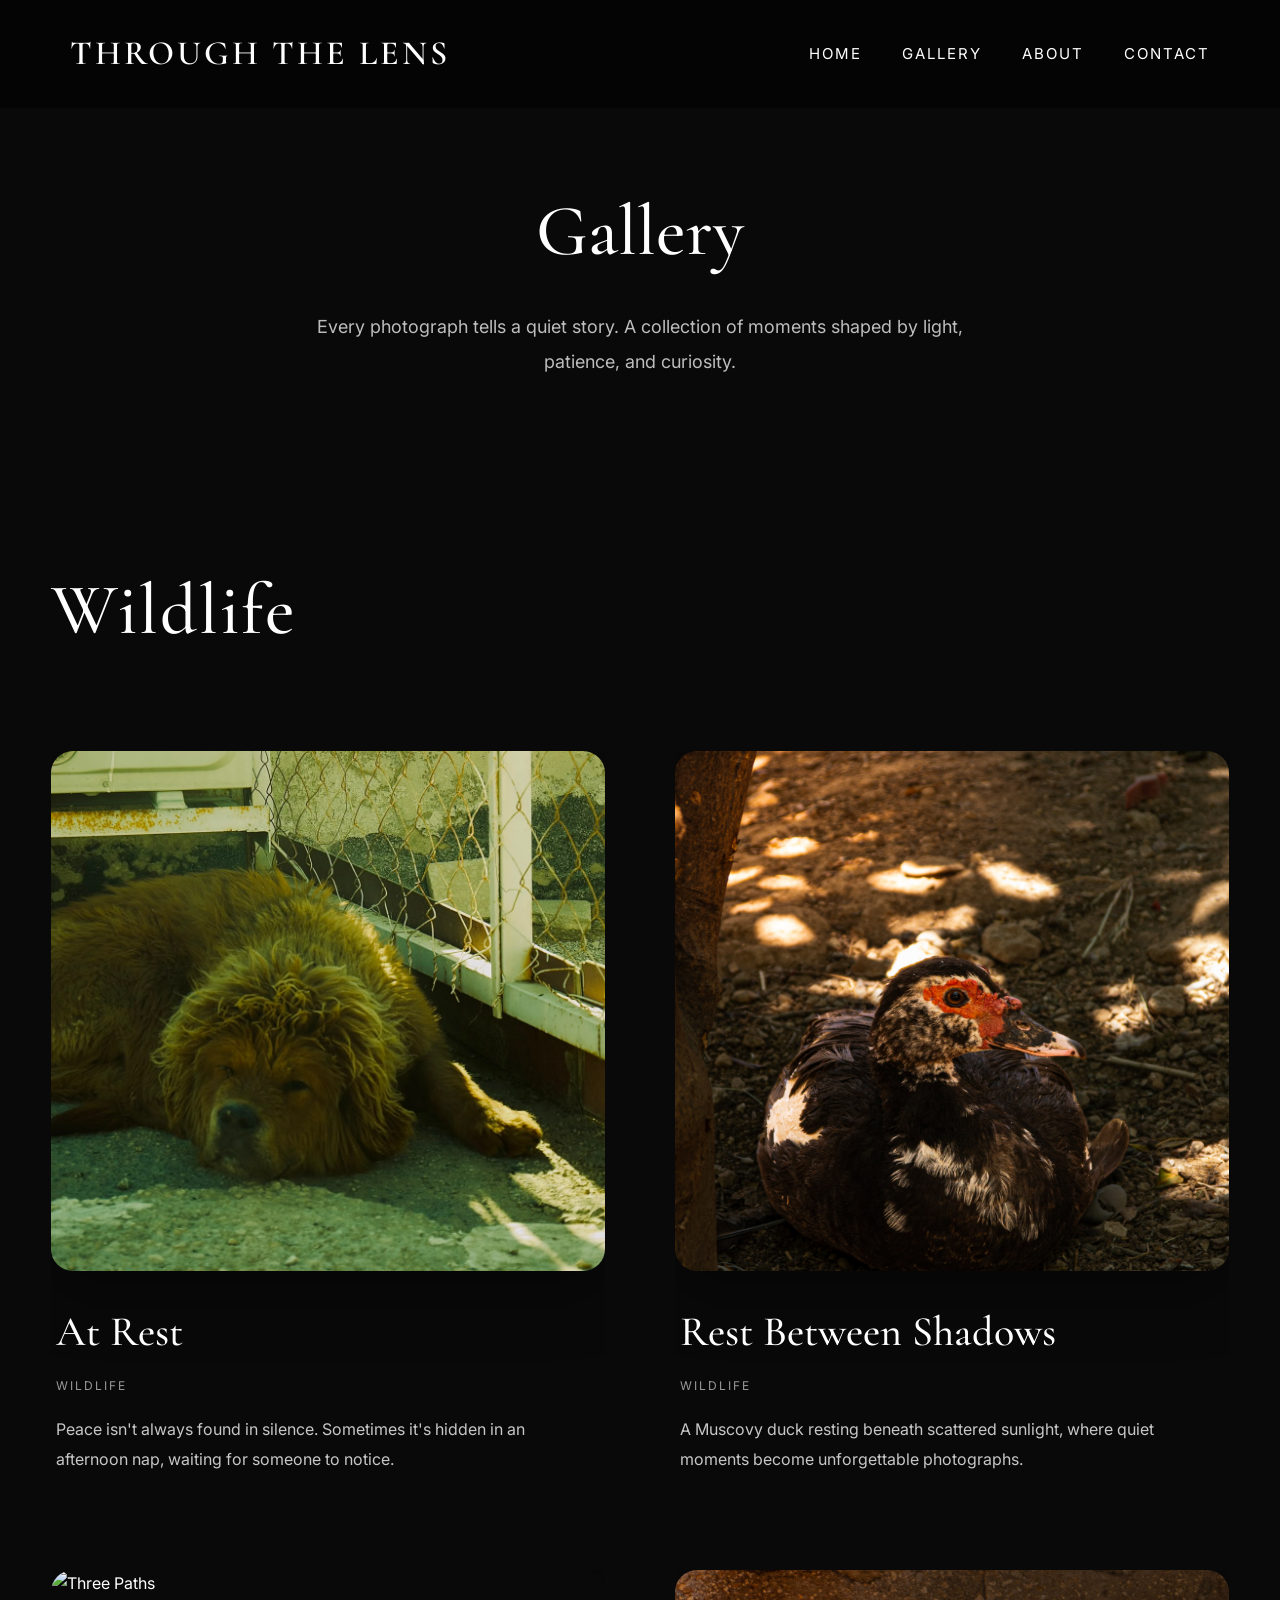
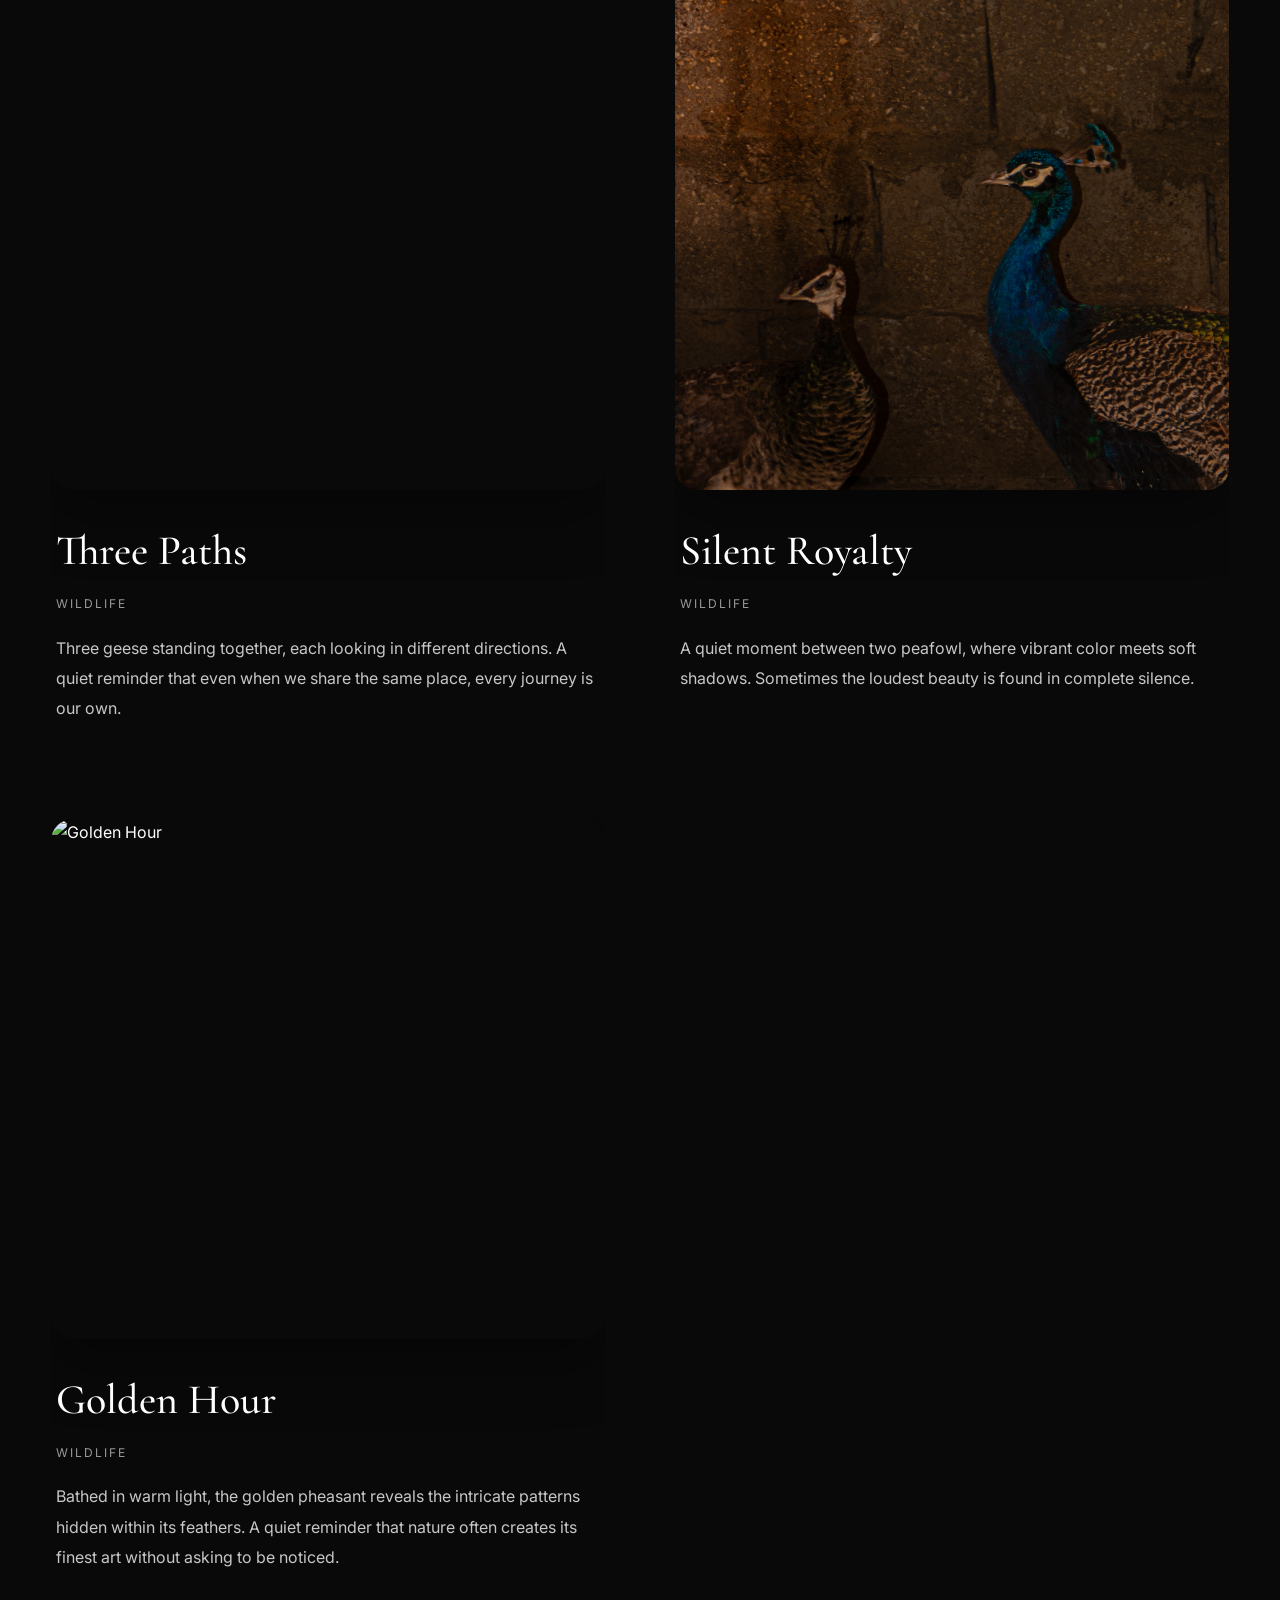
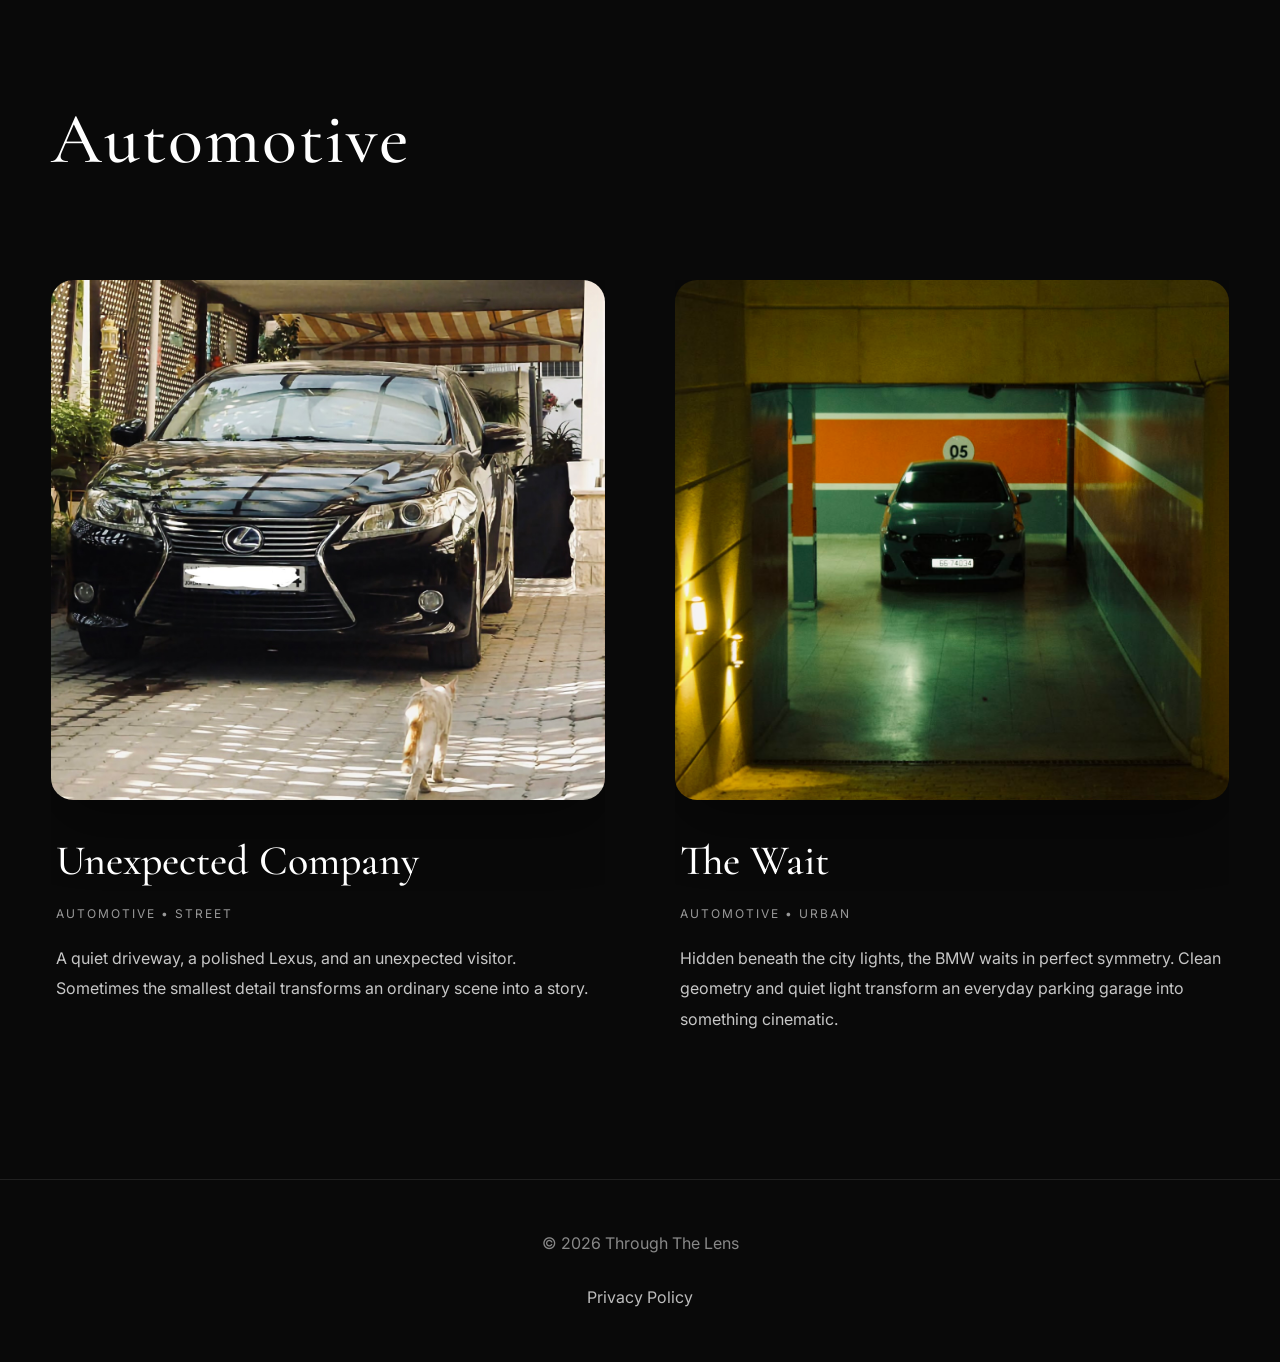
==== gallery.html @ 66a38115 "Update gallery.html" ====
<!DOCTYPE html>
<html lang="en">

<head>

<meta charset="UTF-8">
<meta name="viewport" content="width=device-width, initial-scale=1.0">

<title>Gallery | Through The Lens</title>

<link rel="stylesheet" href="style.css">

<link rel="preconnect" href="https://fonts.googleapis.com">
<link rel="preconnect" href="https://fonts.gstatic.com" crossorigin>

<link href="https://fonts.googleapis.com/css2?family=Cormorant+Garamond:wght@300;400;500;600;700&family=Inter:wght@300;400;500;600&display=swap" rel="stylesheet">

</head>

<body>

<nav>

<div class="logo">
THROUGH THE LENS
</div>

<div class="nav-links">

<a href="index.html">Home</a>
<a href="gallery.html">Gallery</a>
<a href="index.html#about">About</a>
<a href="index.html#contact">Contact</a>

</div>

</nav>

<header class="gallery-hero">

<h1>Gallery</h1>

<p>
Every photograph tells a quiet story. A collection of moments shaped by light, patience, and curiosity.
</p>

</header>

<section>

<h2 class="gallery-heading">Wildlife</h2>

<div class="gallery-grid">

<!-- DOG -->

<div class="gallery-item">

<img src="images/dog.jpg" alt="At Rest">

<div class="gallery-info">

<h3>At Rest</h3>

<div class="gallery-category">
WILDLIFE
</div>

<p>
Peace isn't always found in silence. Sometimes it's hidden in an afternoon nap, waiting for someone to notice.
</p>

</div>

</div>

<!-- MUSCOVY DUCK -->

<div class="gallery-item">

<img src="images/muscovyduck.jpg.jpeg" alt="Rest Between Shadows">

<div class="gallery-info">

<h3>Rest Between Shadows</h3>

<div class="gallery-category">
WILDLIFE
</div>

<p>
A Muscovy duck resting beneath scattered sunlight, where quiet moments become unforgettable photographs.
</p>

</div>

</div>

<!-- GEESE -->

<div class="gallery-item">

<img src="images/geese.jpg.jpeg" alt="Three Paths">

<div class="gallery-info">

<h3>Three Paths</h3>

<div class="gallery-category">
WILDLIFE
</div>

<p>
Three geese standing together, each looking in different directions. A quiet reminder that even when we share the same place, every journey is our own.
</p>

</div>

</div>

<!-- PEACOCK -->

<div class="gallery-item">

<img src="images/peacock.jpg.jpeg" alt="Silent Royalty">

<div class="gallery-info">

<h3>Silent Royalty</h3>

<div class="gallery-category">
WILDLIFE
</div>

<p>
A quiet moment between two peafowl, where vibrant color meets soft shadows. Sometimes the loudest beauty is found in complete silence.
</p>

</div>

</div>

<!-- GOLDEN PHEASANT -->

<div class="gallery-item">

<img src="images/goldenpheasant.jpg.jpeg" alt="Golden Hour">

<div class="gallery-info">

<h3>Golden Hour</h3>

<div class="gallery-category">
WILDLIFE
</div>

<p>
Bathed in warm light, the golden pheasant reveals the intricate patterns hidden within its feathers. A quiet reminder that nature often creates its finest art without asking to be noticed.
</p>

</div>

</div>

</div>

<h2 class="gallery-heading">Automotive</h2>

<div class="gallery-grid">

<!-- LEXUS -->

<div class="gallery-item">

<img src="images/catlexus.jpg" alt="Unexpected Company">

<div class="gallery-info">

<h3>Unexpected Company</h3>

<div class="gallery-category">
AUTOMOTIVE • STREET
</div>

<p>
A quiet driveway, a polished Lexus, and an unexpected visitor. Sometimes the smallest detail transforms an ordinary scene into a story.
</p>

</div>

</div>

<!-- BMW -->

<div class="gallery-item">

<img src="images/bmwgarage.jpg" alt="The Wait">

<div class="gallery-info">

<h3>The Wait</h3>

<div class="gallery-category">
AUTOMOTIVE • URBAN
</div>

<p>
Hidden beneath the city lights, the BMW waits in perfect symmetry. Clean geometry and quiet light transform an everyday parking garage into something cinematic.
</p>

</div>

</div>

</div>

</section>

<footer>

<p>© 2026 Through The Lens</p>

<br>

<a href="privacy.html">Privacy Policy</a>

</footer>

<script data-goatcounter="https://voiperllerfg.goatcounter.com/count"
async src="//gc.zgo.at/count.js"></script>

</body>

</html>
---- style.css ----
*{
margin:0;
padding:0;
box-sizing:border-box;
}

html{
scroll-behavior:smooth;
}

body{
font-family:"Inter",sans-serif;
background:#090909;
color:#fff;
line-height:1.7;
overflow-x:hidden;
}

img{
display:block;
width:100%;
}

a{
text-decoration:none;
color:white;
}

nav{
position:fixed;
top:0;
left:0;
width:100%;
padding:25px 70px;
display:flex;
justify-content:space-between;
align-items:center;
background:rgba(0,0,0,.45);
backdrop-filter:blur(15px);
z-index:1000;
transition:.3s;
}

.logo{
font-family:"Cormorant Garamond",serif;
font-size:34px;
letter-spacing:3px;
font-weight:600;
}

.nav-links{
display:flex;
gap:40px;
}

.nav-links a{
font-size:15px;
letter-spacing:2px;
text-transform:uppercase;
transition:.3s;
}

.nav-links a:hover{
opacity:.6;
}

.hero{
position:relative;
height:100vh;
overflow:hidden;
}

.hero-image{
position:absolute;
width:100%;
height:100%;
object-fit:cover;
filter:brightness(.45);
transform:scale(1.05);
animation:heroZoom 18s linear infinite alternate;
}

@keyframes heroZoom{

from{
transform:scale(1.05);
}

to{
transform:scale(1.15);
}

}

.hero-overlay{
position:absolute;
inset:0;
display:flex;
justify-content:center;
align-items:center;
flex-direction:column;
text-align:center;
padding:20px;
}

.hero-small{
letter-spacing:5px;
text-transform:uppercase;
opacity:.75;
margin-bottom:18px;
}

.hero h1{
font-family:"Cormorant Garamond",serif;
font-size:110px;
font-weight:500;
letter-spacing:8px;
margin-bottom:20px;
}

.hero-description{
max-width:720px;
font-size:20px;
color:#d9d9d9;
margin-bottom:45px;
}

.hero-button{
padding:18px 42px;
border:1px solid white;
border-radius:999px;
transition:.35s;
letter-spacing:2px;
text-transform:uppercase;
font-size:14px;
}

.hero-button:hover{
background:white;
color:black;
}

#featured{
max-width:1350px;
margin:auto;
padding:140px 40px;
}

.section-header{
text-align:center;
margin-bottom:80px;
}

.section-header h2{
font-family:"Cormorant Garamond",serif;
font-size:72px;
margin-bottom:12px;
}

.section-header p{
color:#bdbdbd;
font-size:18px;
}

.featured-grid{
display:grid;
grid-template-columns:repeat(auto-fit,minmax(320px,1fr));
gap:35px;
}

.card{
background:#141414;
border-radius:18px;
overflow:hidden;
transition:.4s;
}

.card:hover{
transform:translateY(-10px);
}

.card img{
height:430px;
object-fit:cover;
transition:.4s;
}

.card:hover img{
transform:scale(1.05);
}

.card-content{
padding:30px;
}

.card-content h3{
font-family:"Cormorant Garamond",serif;
font-size:40px;
margin-bottom:15px;
}

.card-content p{
color:#bfbfbf;
margin-bottom:25px;
}

.card-content a{
letter-spacing:2px;
font-size:13px;
text-transform:uppercase;
}

.gallery-link{
display:flex;
justify-content:center;
margin-top:80px;
}

.gallery-link a{
padding:18px 45px;
border:1px solid white;
border-radius:999px;
transition:.35s;
text-transform:uppercase;
letter-spacing:2px;
font-size:14px;
}

.gallery-link a:hover{
background:white;
color:black;
}

#about,
#contact{
max-width:900px;
margin:160px auto;
padding:0 30px;
}

#about h2,
#contact h2{
font-family:"Cormorant Garamond",serif;
font-size:65px;
margin-bottom:25px;
}

#about p,
#contact p{
font-size:18px;
color:#c8c8c8;
line-height:2;
margin-bottom:18px;
}

footer{
padding:50px;
text-align:center;
color:#888;
border-top:1px solid #202020;
margin-top:120px;
}

@media(max-width:900px){

nav{
padding:20px;
}

.logo{
font-size:25px;
}

.nav-links{
display:none;
}

.hero h1{
font-size:58px;
letter-spacing:3px;
}

.hero-description{
font-size:16px;
}

.section-header h2{
font-size:48px;
}

.card img{
height:300px;
}

#about h2,
#contact h2{
font-size:48px;
}

}

/* ---------- Smooth Animations ---------- */

section.animate{
    opacity:0;
    transform:translateY(60px);
    transition:opacity .8s ease, transform .8s ease;
}

section.animate.show{
    opacity:1;
    transform:translateY(0);
}

.hero img{
    animation:zoomHero 15s ease-in-out infinite alternate;
}

@keyframes zoomHero{
    from{
        transform:scale(1);
    }

    to{
        transform:scale(1.08);
    }
}

.gallery-item{
    overflow:hidden;
}

.gallery-item img{
    transition:transform .6s ease;
}

.gallery-item:hover img{
    transform:scale(1.08);
}

.gallery-item{
    transition:.35s;
}

.gallery-item:hover{
    transform:translateY(-8px);
}

button,
a.button,
.btn{
    transition:.3s;
}

button:hover,
a.button:hover,
.btn:hover{
    transform:translateY(-3px);
}

nav{
    transition:.4s;
}

nav.scrolled{
    background:rgba(0,0,0,.92);
    backdrop-filter:blur(15px);
}

/* ===== Hero text animation ===== */

.hero-overlay>*{
opacity:0;
transform:translateY(40px);
animation:fadeUp 1s forwards;
}

.hero-small{
animation-delay:.2s;
}

.hero h1{
animation-delay:.5s;
}

.hero-description{
animation-delay:.8s;
}

.hero-button{
animation-delay:1.1s;
}

@keyframes fadeUp{

from{
opacity:0;
transform:translateY(40px);
}

to{
opacity:1;
transform:translateY(0);
}

}

/* ===== Better cards ===== */

.card{
position:relative;
overflow:hidden;
transition:.45s ease;
}

.card::after{
content:"";
position:absolute;
inset:0;
background:linear-gradient(to top,rgba(0,0,0,.45),transparent);
opacity:0;
transition:.4s;
pointer-events:none;
}

.card:hover::after{
opacity:1;
}

.card:hover{
transform:translateY(-12px) scale(1.02);
box-shadow:0 30px 60px rgba(0,0,0,.45);
}

.card img{
transition:transform .8s ease;
}

.card:hover img{
transform:scale(1.08);
}

/* ===== Buttons ===== */

.hero-button,
.gallery-link a{

position:relative;
overflow:hidden;

}

.hero-button::before,
.gallery-link a::before{

content:"";
position:absolute;
top:0;
left:-120%;
width:60%;
height:100%;
background:rgba(255,255,255,.25);
transform:skewX(-20deg);
transition:.6s;

}

.hero-button:hover::before,
.gallery-link a:hover::before{

left:160%;

}

.camera-specs{

margin:25px 0;

padding:18px;

background:rgba(255,255,255,.05);

border:1px solid rgba(255,255,255,.08);

border-radius:14px;

backdrop-filter:blur(10px);

}

.camera-specs div{

display:flex;

justify-content:space-between;

padding:8px 0;

border-bottom:1px solid rgba(255,255,255,.08);

}

.camera-specs div:last-child{

border-bottom:none;

}

.camera-specs strong{

color:white;

font-size:14px;

}

.camera-specs span{

color:#bdbdbd;

font-size:14px;

}

/* Story Pages */

.story-page{
    max-width:900px;
    margin:auto;
    padding:120px 25px 80px;
}

.back-link{
    color:white;
    text-decoration:none;
    font-family:"Inter",sans-serif;
    opacity:.7;
    transition:.3s;
}

.back-link:hover{
    opacity:1;
}

.story-page h1{
    font-family:"Cormorant Garamond",serif;
    font-size:4rem;
    text-align:center;
    margin:25px 0 10px;
}

.story-subtitle{
    text-align:center;
    font-size:1.1rem;
    color:#bdbdbd;
    margin-bottom:50px;
}

.story-image{
    width:100%;
    border-radius:18px;
    margin-bottom:60px;
}

.story-content{
    max-width:700px;
    margin:auto;
}

.story-content h2{
    font-family:"Cormorant Garamond",serif;
    font-size:2rem;
    margin:50px 0 20px;
}

.story-content p{
    color:#c8c8c8;
    line-height:2;
    font-size:1.05rem;
}

.card.full-width{
    grid-column: 1 / -1;
}

.card.full-width img{
    height:500px; /* Increase or decrease to your liking */
    object-fit:cover;
}

/***********************************
        GALLERY PAGE
************************************/

.gallery-hero{
padding:170px 20px 90px;
text-align:center;
}

.gallery-hero h1{
font-family:"Cormorant Garamond",serif;
font-size:72px;
font-weight:500;
margin-bottom:18px;
}

.gallery-hero p{
max-width:700px;
margin:auto;
color:#bdbdbd;
font-size:18px;
line-height:1.9;
}

.gallery-grid{
width:min(1300px,92%);
margin:80px auto;
display:grid;
grid-template-columns:repeat(auto-fit,minmax(420px,1fr));
gap:70px;
}

.gallery-item{
display:flex;
flex-direction:column;
transition:.45s;
}

.gallery-item:hover{
transform:translateY(-10px);
}

.gallery-item img{
width:100%;
height:520px;
object-fit:cover;
border-radius:22px;
transition:.5s;
box-shadow:0 25px 60px rgba(0,0,0,.35);
}

.gallery-item:hover img{
transform:scale(1.02);
}

.gallery-info{
padding:25px 5px;
}

.gallery-info h3{
font-family:"Cormorant Garamond",serif;
font-size:42px;
font-weight:500;
margin-bottom:8px;
}

.gallery-category{
letter-spacing:2px;
text-transform:uppercase;
font-size:12px;
color:#999;
margin-bottom:18px;
}

.gallery-info p{
color:#c7c7c7;
line-height:1.9;
font-size:16px;
}

@media(max-width:900px){

.gallery-grid{
grid-template-columns:1fr;
gap:60px;
}

.gallery-item img{
height:420px;
}

.gallery-hero h1{
font-size:52px;
}

.gallery-info h3{
font-size:34px;
}

}

footer a{
color:#bdbdbd;
text-decoration:none;
transition:.3s;
}

footer a:hover{
color:white;
}

.gallery-heading{
    width:min(1300px,92%);
    margin:80px auto 35px;
    font-family:"Cormorant Garamond", serif;
    font-size:72px;
    font-weight:500;
    color:#fff;
    letter-spacing:2px;
}
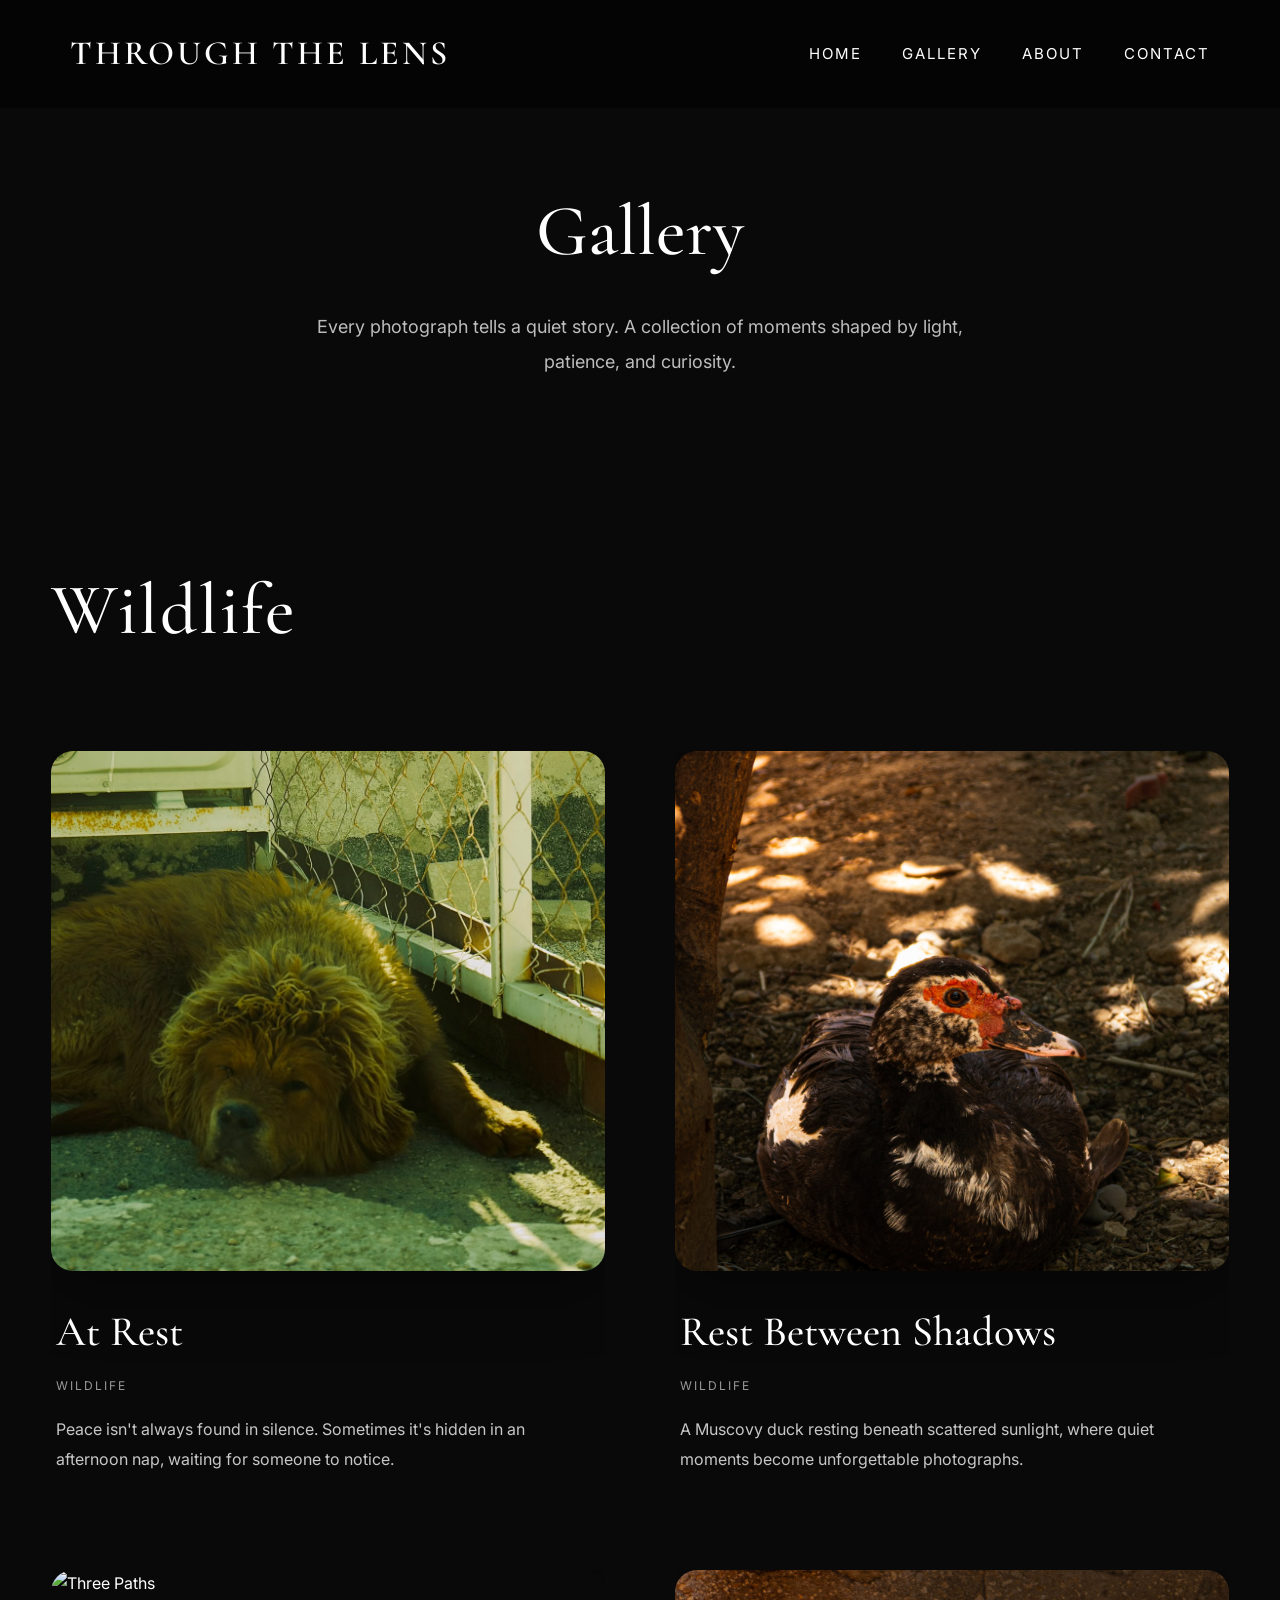
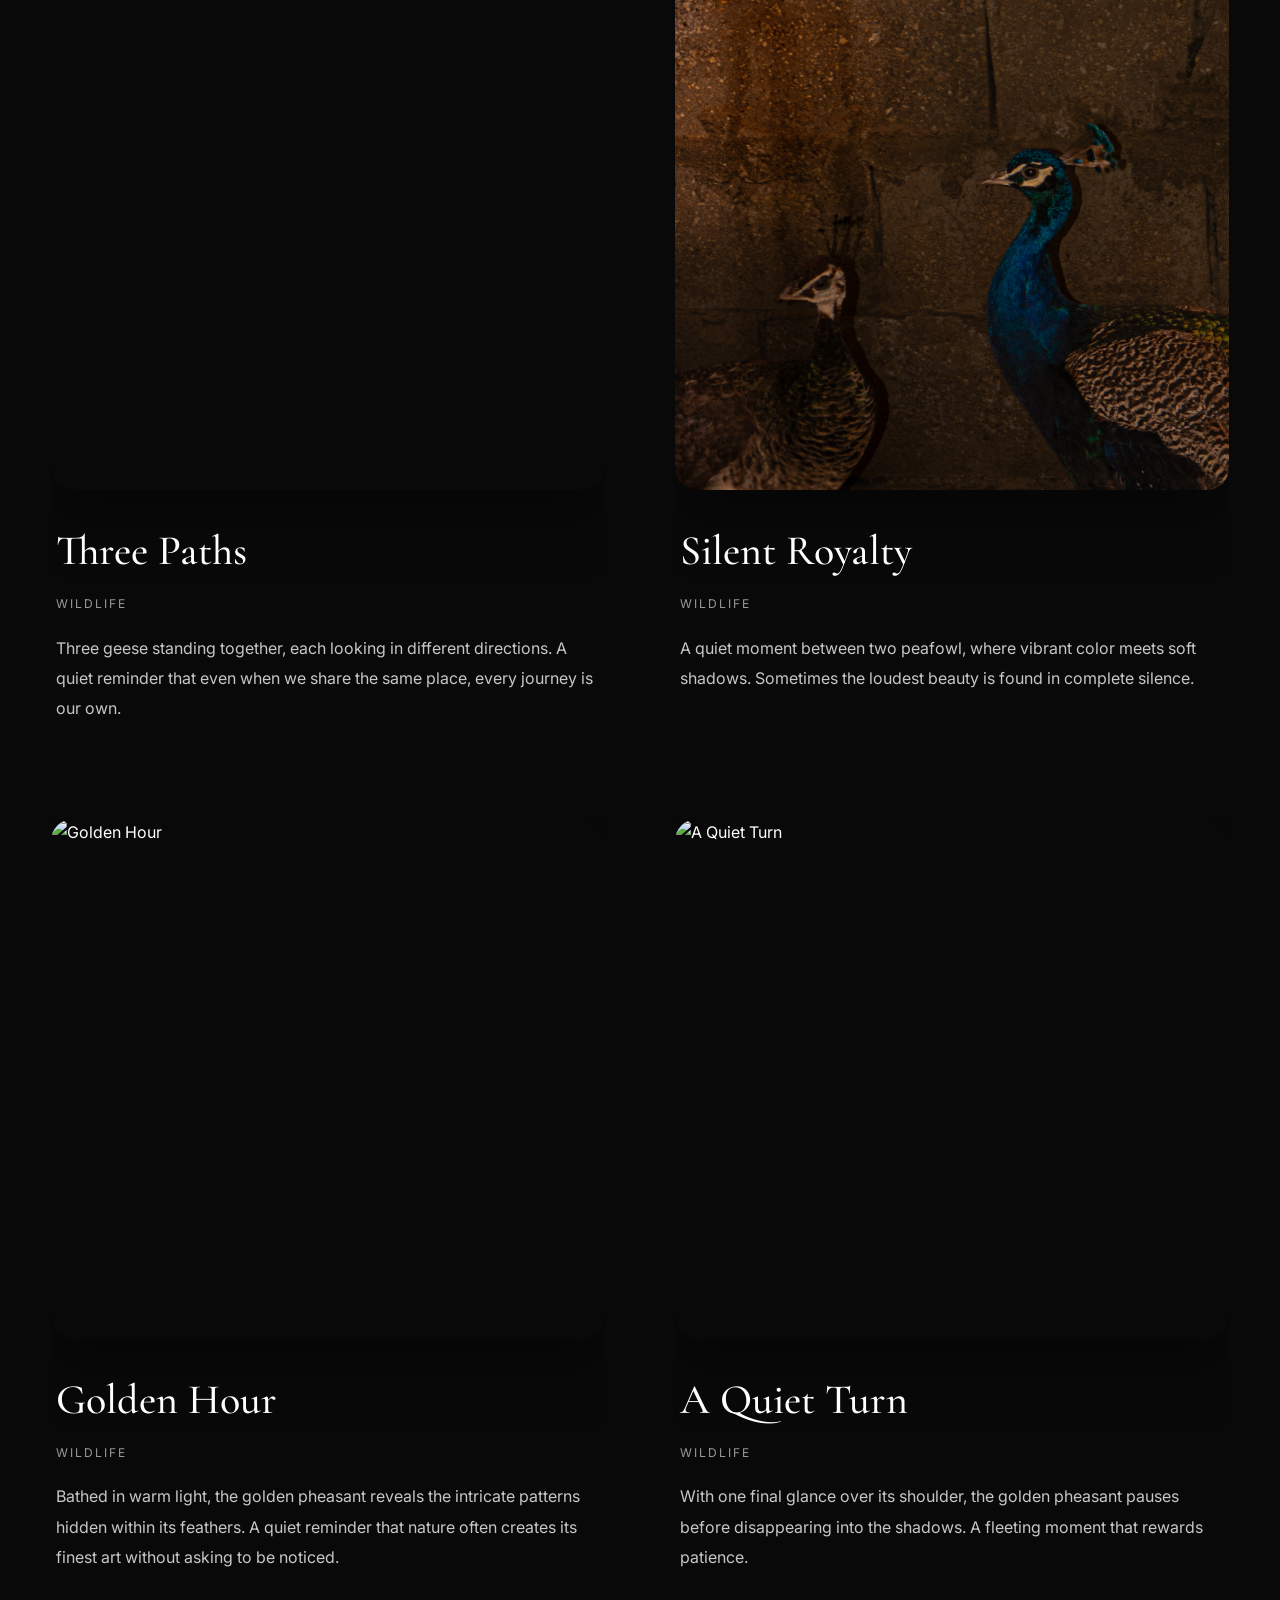
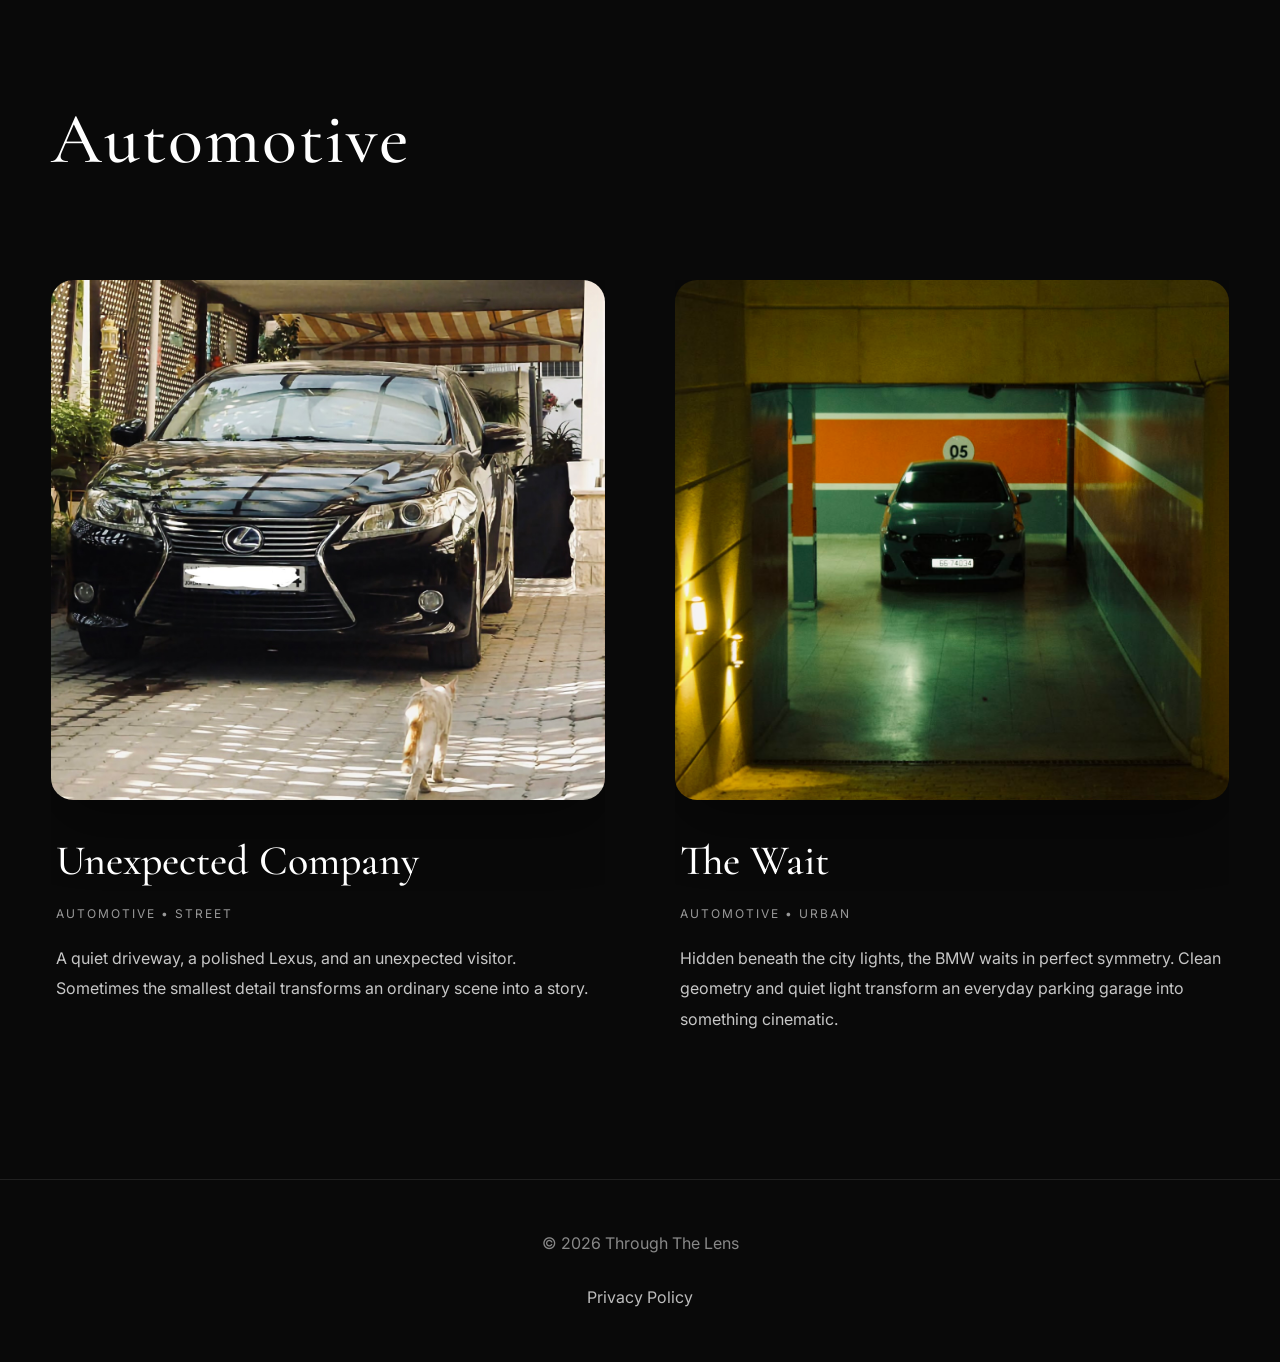
==== commit bcec83ea: "Update gallery.html" ====
--- a/gallery.html
+++ b/gallery.html
@@ -162,6 +162,28 @@
 
 </div>
 
+<!-- GOLDEN PHEASANT II -->
+
+<div class="gallery-item">
+
+<img src="images/goldenpheasant2.jpg.jpeg" alt="A Quiet Turn">
+
+<div class="gallery-info">
+
+<h3>A Quiet Turn</h3>
+
+<div class="gallery-category">
+WILDLIFE
+</div>
+
+<p>
+With one final glance over its shoulder, the golden pheasant pauses before disappearing into the shadows. A fleeting moment that rewards patience.
+</p>
+
+</div>
+
+</div>
+
 </div>
 
 <h2 class="gallery-heading">Automotive</h2>
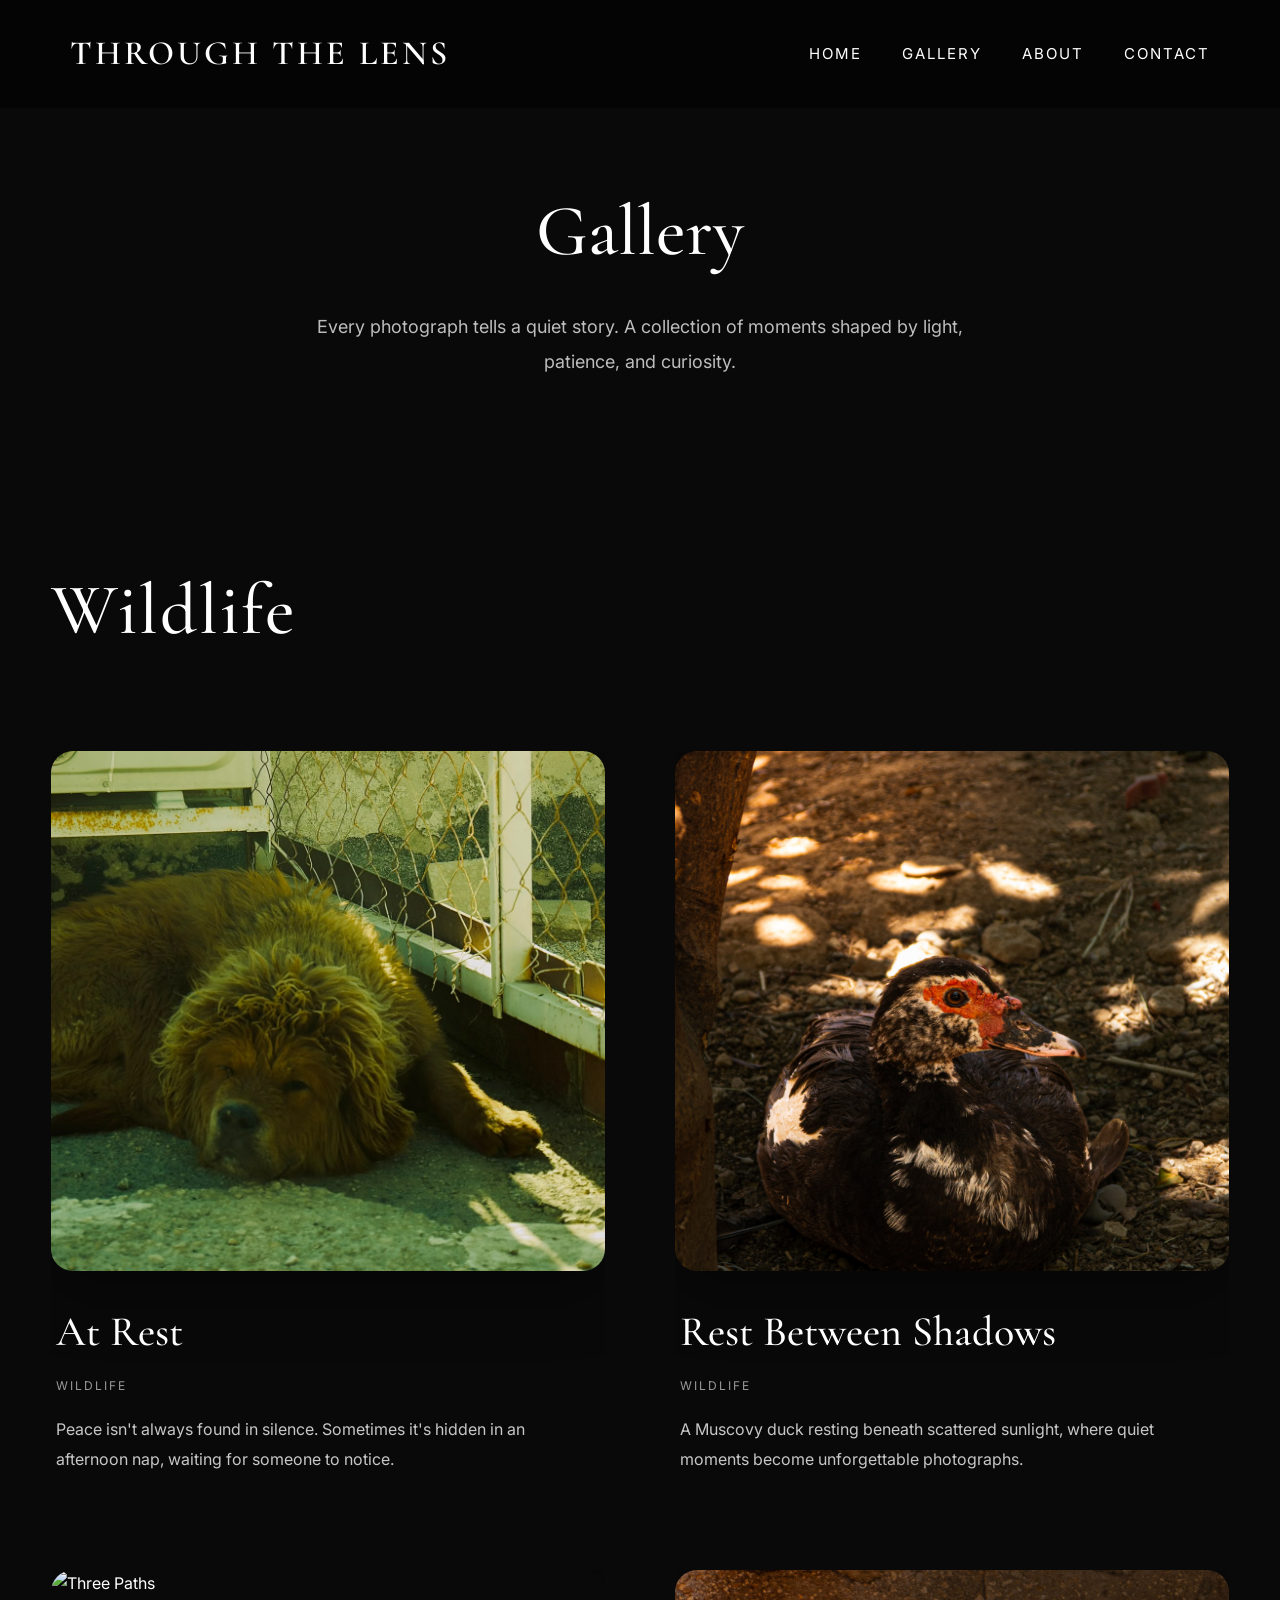
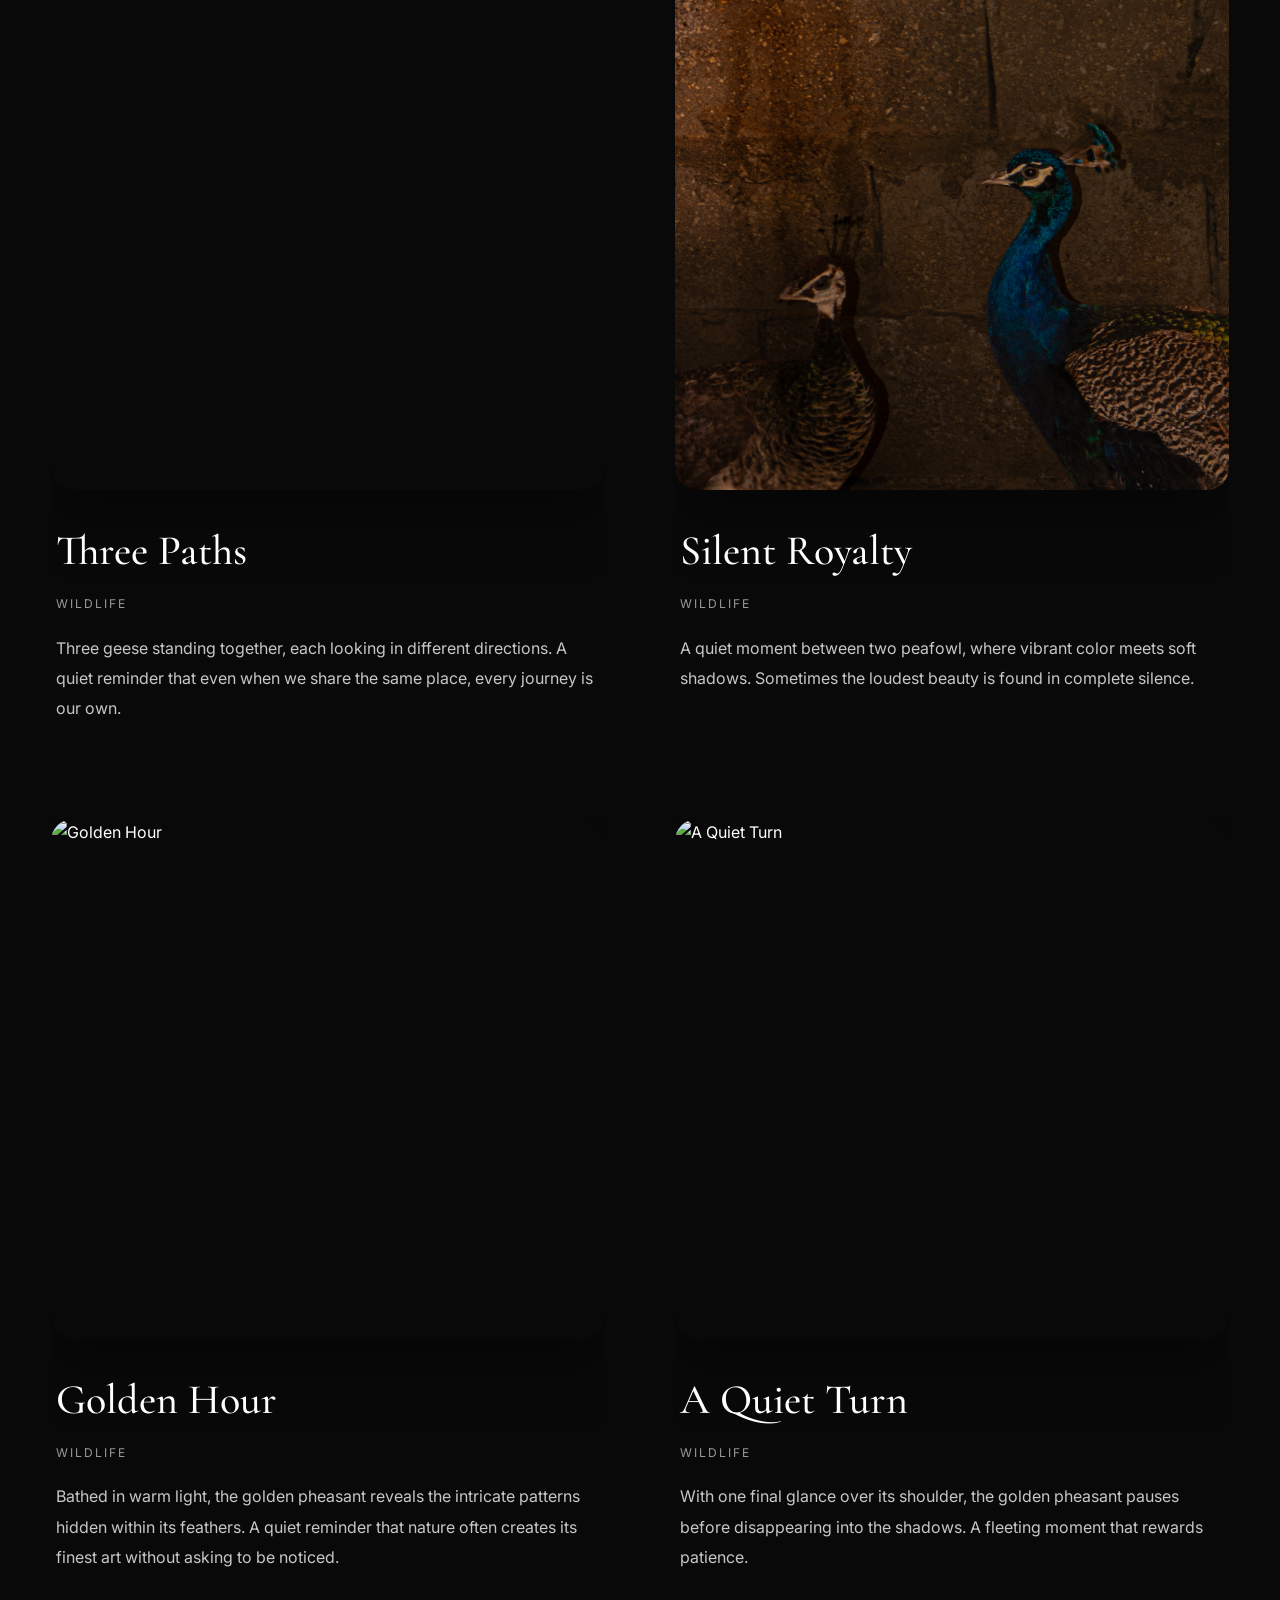
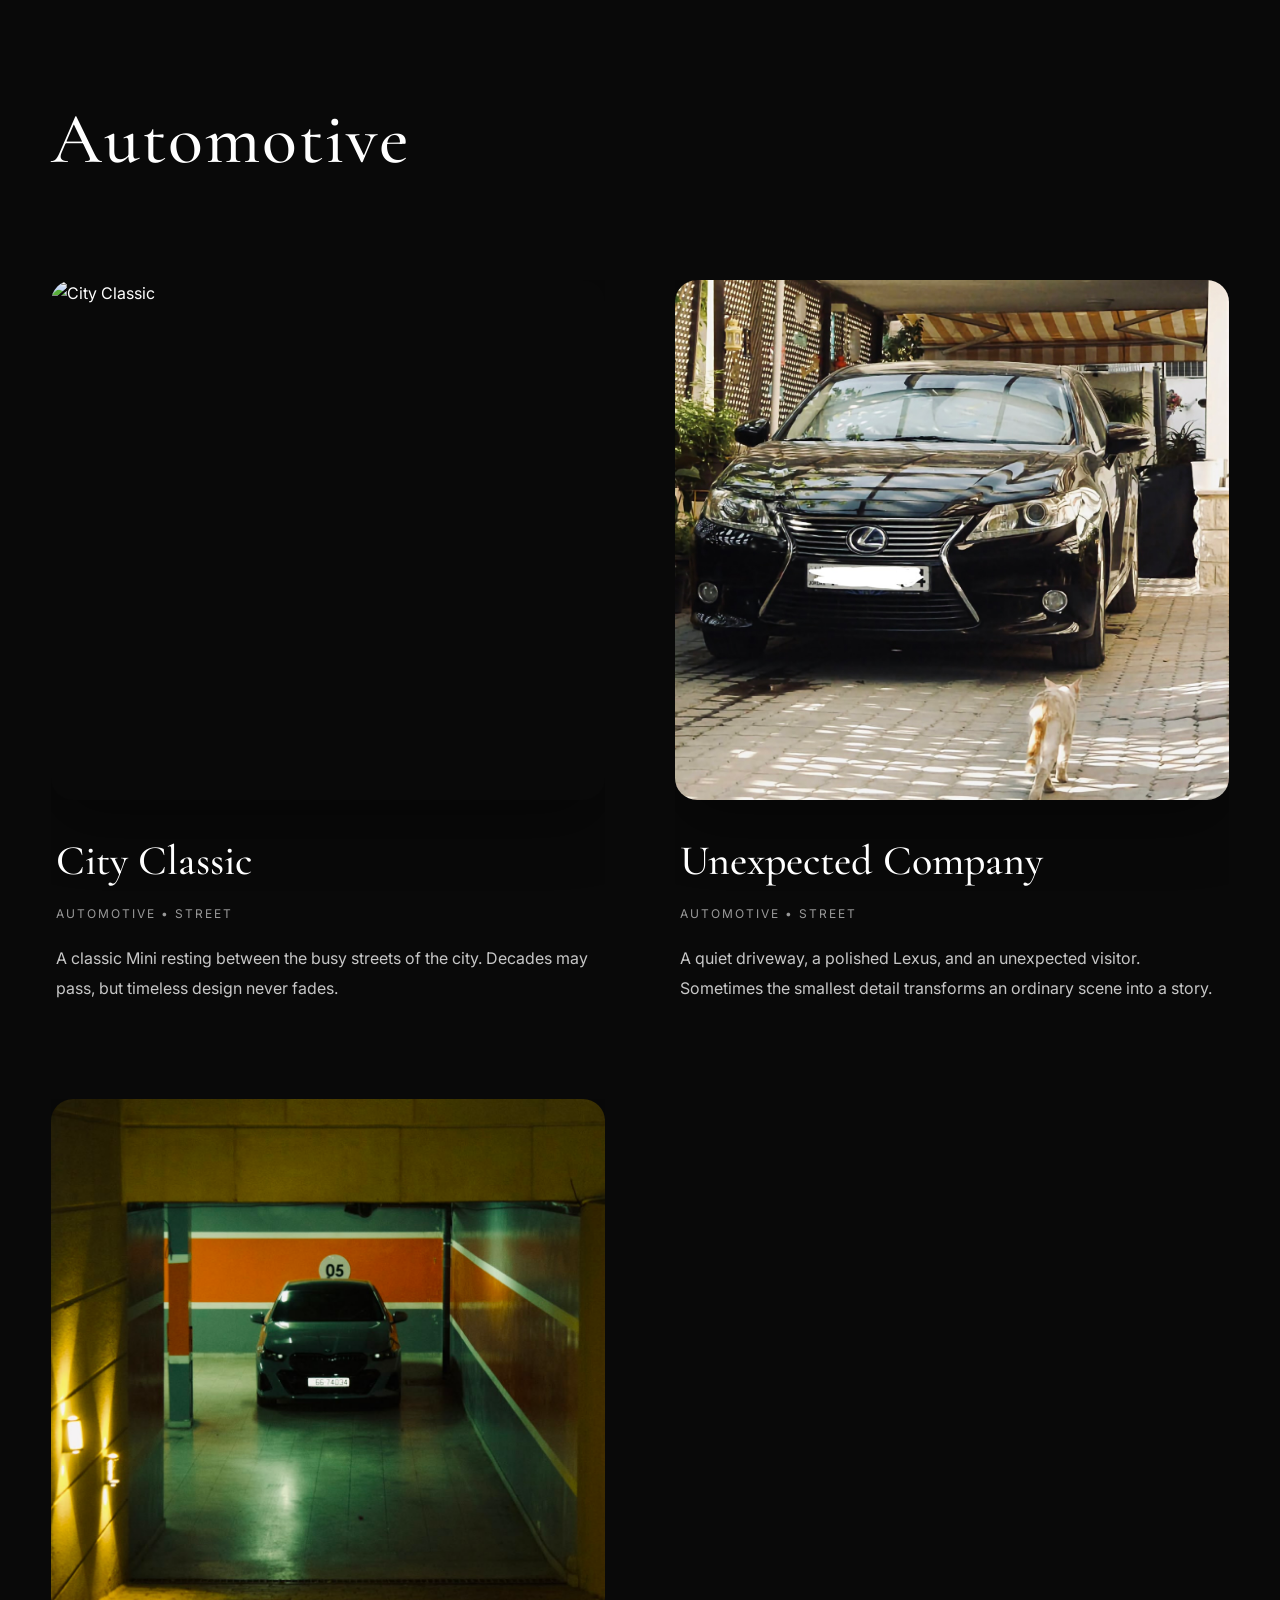
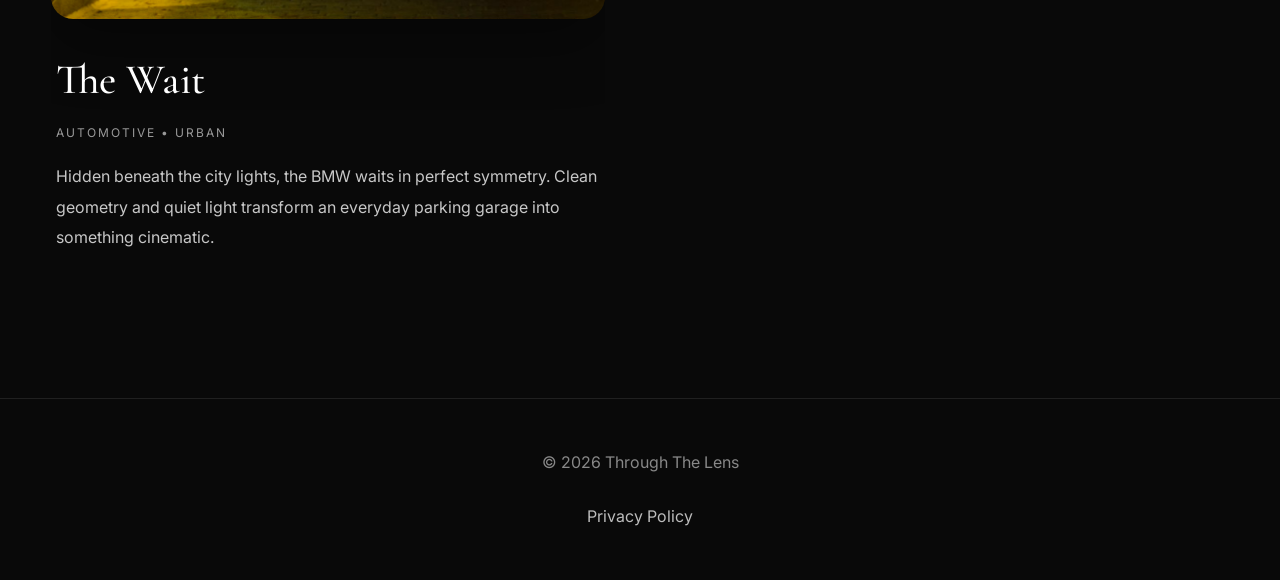
==== commit 1c14a403: "Update gallery.html" ====
--- a/gallery.html
+++ b/gallery.html
@@ -52,136 +52,58 @@
 
 <div class="gallery-grid">
 
-<!-- DOG -->
-
-<div class="gallery-item">
-
+<div class="gallery-item">
 <img src="images/dog.jpg" alt="At Rest">
-
-<div class="gallery-info">
-
+<div class="gallery-info">
 <h3>At Rest</h3>
-
-<div class="gallery-category">
-WILDLIFE
-</div>
-
-<p>
-Peace isn't always found in silence. Sometimes it's hidden in an afternoon nap, waiting for someone to notice.
-</p>
-
-</div>
-
-</div>
-
-<!-- MUSCOVY DUCK -->
-
-<div class="gallery-item">
-
+<div class="gallery-category">WILDLIFE</div>
+<p>Peace isn't always found in silence. Sometimes it's hidden in an afternoon nap, waiting for someone to notice.</p>
+</div>
+</div>
+
+<div class="gallery-item">
 <img src="images/muscovyduck.jpg.jpeg" alt="Rest Between Shadows">
-
-<div class="gallery-info">
-
+<div class="gallery-info">
 <h3>Rest Between Shadows</h3>
-
-<div class="gallery-category">
-WILDLIFE
-</div>
-
-<p>
-A Muscovy duck resting beneath scattered sunlight, where quiet moments become unforgettable photographs.
-</p>
-
-</div>
-
-</div>
-
-<!-- GEESE -->
-
-<div class="gallery-item">
-
+<div class="gallery-category">WILDLIFE</div>
+<p>A Muscovy duck resting beneath scattered sunlight, where quiet moments become unforgettable photographs.</p>
+</div>
+</div>
+
+<div class="gallery-item">
 <img src="images/geese.jpg.jpeg" alt="Three Paths">
-
-<div class="gallery-info">
-
+<div class="gallery-info">
 <h3>Three Paths</h3>
-
-<div class="gallery-category">
-WILDLIFE
-</div>
-
-<p>
-Three geese standing together, each looking in different directions. A quiet reminder that even when we share the same place, every journey is our own.
-</p>
-
-</div>
-
-</div>
-
-<!-- PEACOCK -->
-
-<div class="gallery-item">
-
+<div class="gallery-category">WILDLIFE</div>
+<p>Three geese standing together, each looking in different directions. A quiet reminder that even when we share the same place, every journey is our own.</p>
+</div>
+</div>
+
+<div class="gallery-item">
 <img src="images/peacock.jpg.jpeg" alt="Silent Royalty">
-
-<div class="gallery-info">
-
+<div class="gallery-info">
 <h3>Silent Royalty</h3>
-
-<div class="gallery-category">
-WILDLIFE
-</div>
-
-<p>
-A quiet moment between two peafowl, where vibrant color meets soft shadows. Sometimes the loudest beauty is found in complete silence.
-</p>
-
-</div>
-
-</div>
-
-<!-- GOLDEN PHEASANT -->
-
-<div class="gallery-item">
-
+<div class="gallery-category">WILDLIFE</div>
+<p>A quiet moment between two peafowl, where vibrant color meets soft shadows. Sometimes the loudest beauty is found in complete silence.</p>
+</div>
+</div>
+
+<div class="gallery-item">
 <img src="images/goldenpheasant.jpg.jpeg" alt="Golden Hour">
-
-<div class="gallery-info">
-
+<div class="gallery-info">
 <h3>Golden Hour</h3>
-
-<div class="gallery-category">
-WILDLIFE
-</div>
-
-<p>
-Bathed in warm light, the golden pheasant reveals the intricate patterns hidden within its feathers. A quiet reminder that nature often creates its finest art without asking to be noticed.
-</p>
-
-</div>
-
-</div>
-
-<!-- GOLDEN PHEASANT II -->
-
-<div class="gallery-item">
-
+<div class="gallery-category">WILDLIFE</div>
+<p>Bathed in warm light, the golden pheasant reveals the intricate patterns hidden within its feathers. A quiet reminder that nature often creates its finest art without asking to be noticed.</p>
+</div>
+</div>
+
+<div class="gallery-item">
 <img src="images/goldenpheasant2.jpg.jpeg" alt="A Quiet Turn">
-
-<div class="gallery-info">
-
+<div class="gallery-info">
 <h3>A Quiet Turn</h3>
-
-<div class="gallery-category">
-WILDLIFE
-</div>
-
-<p>
-With one final glance over its shoulder, the golden pheasant pauses before disappearing into the shadows. A fleeting moment that rewards patience.
-</p>
-
-</div>
-
+<div class="gallery-category">WILDLIFE</div>
+<p>With one final glance over its shoulder, the golden pheasant pauses before disappearing into the shadows. A fleeting moment that rewards patience.</p>
+</div>
 </div>
 
 </div>
@@ -190,21 +112,43 @@
 
 <div class="gallery-grid">
 
-<!-- LEXUS -->
-
-<div class="gallery-item">
-
-<img src="images/catlexus.jpg" alt="Unexpected Company">
-
-<div class="gallery-info">
-
-<h3>Unexpected Company</h3>
+<!-- MINI -->
+
+<div class="gallery-item">
+
+<img src="images/mini.jpg.jpeg" alt="City Classic">
+
+<div class="gallery-info">
+
+<h3>City Classic</h3>
 
 <div class="gallery-category">
 AUTOMOTIVE • STREET
 </div>
 
 <p>
+A classic Mini resting between the busy streets of the city. Decades may pass, but timeless design never fades.
+</p>
+
+</div>
+
+</div>
+
+<!-- LEXUS -->
+
+<div class="gallery-item">
+
+<img src="images/catlexus.jpg" alt="Unexpected Company">
+
+<div class="gallery-info">
+
+<h3>Unexpected Company</h3>
+
+<div class="gallery-category">
+AUTOMOTIVE • STREET
+</div>
+
+<p>
 A quiet driveway, a polished Lexus, and an unexpected visitor. Sometimes the smallest detail transforms an ordinary scene into a story.
 </p>
 
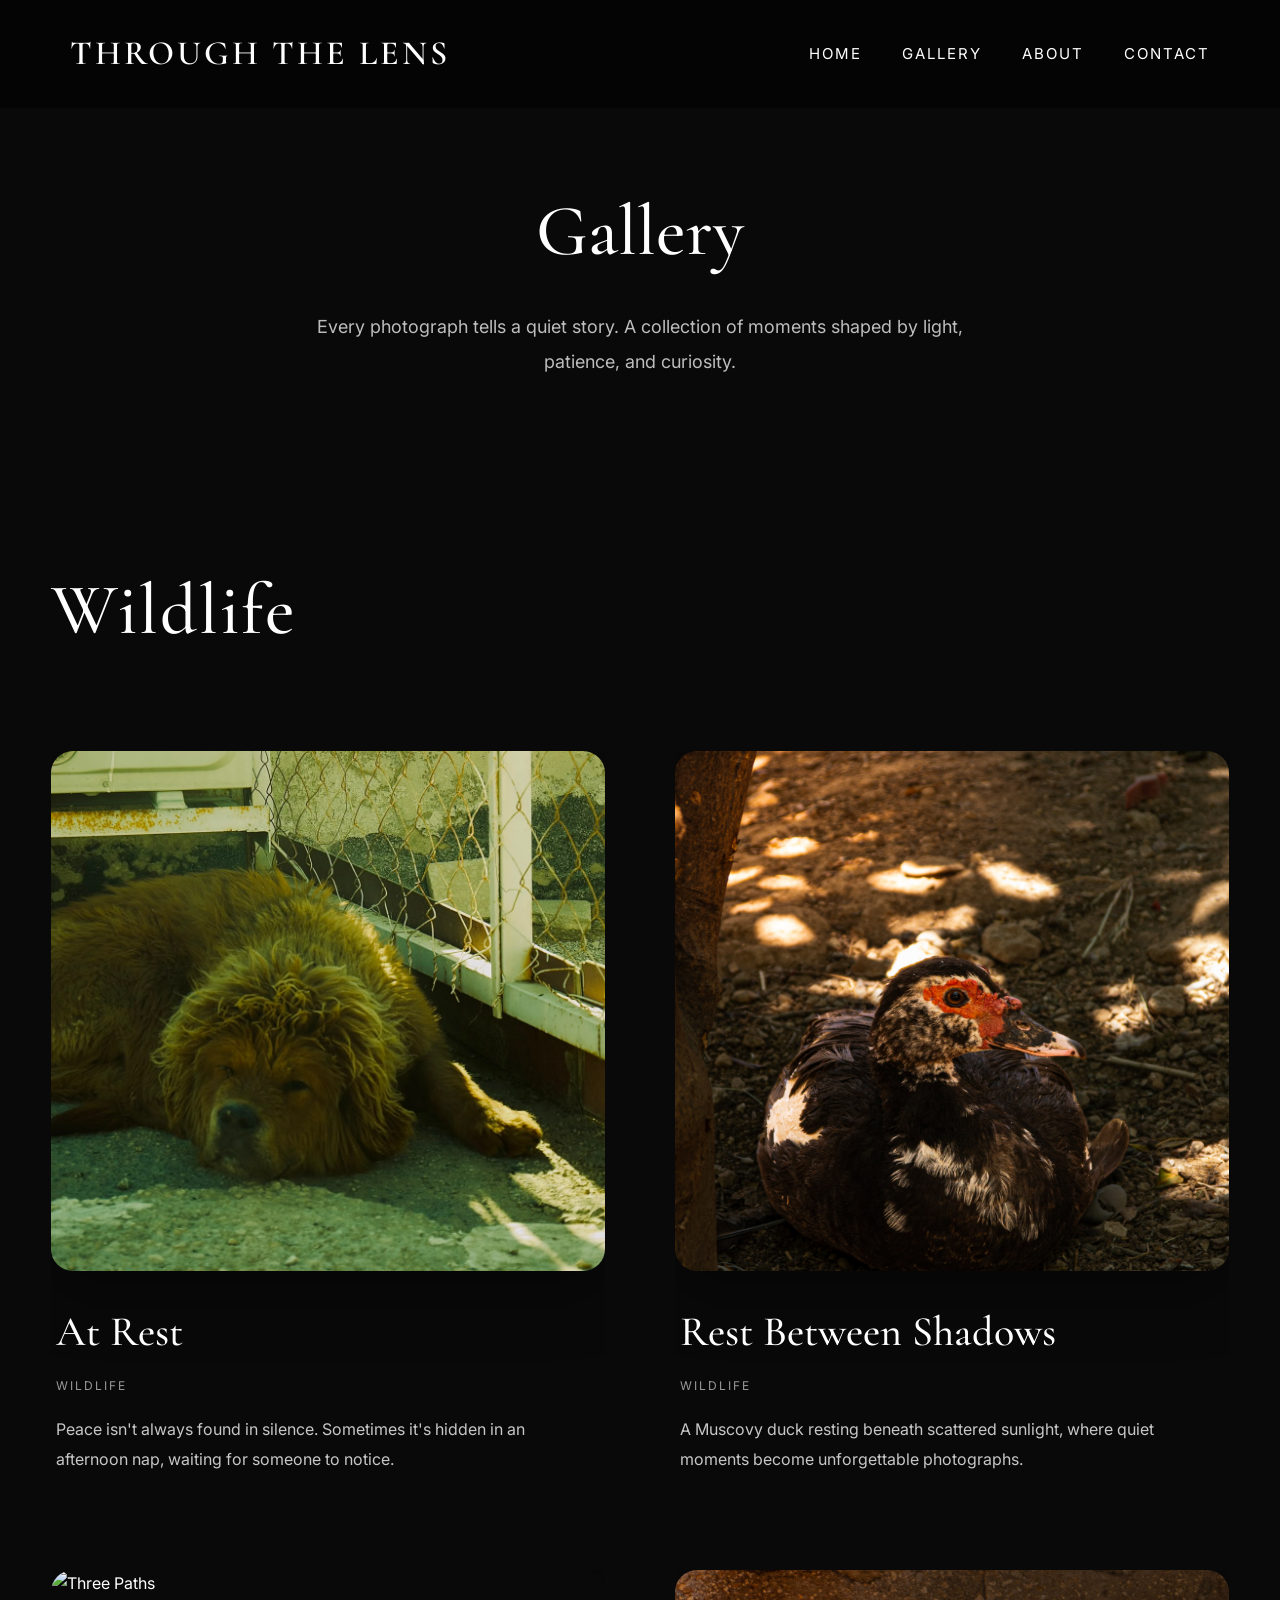
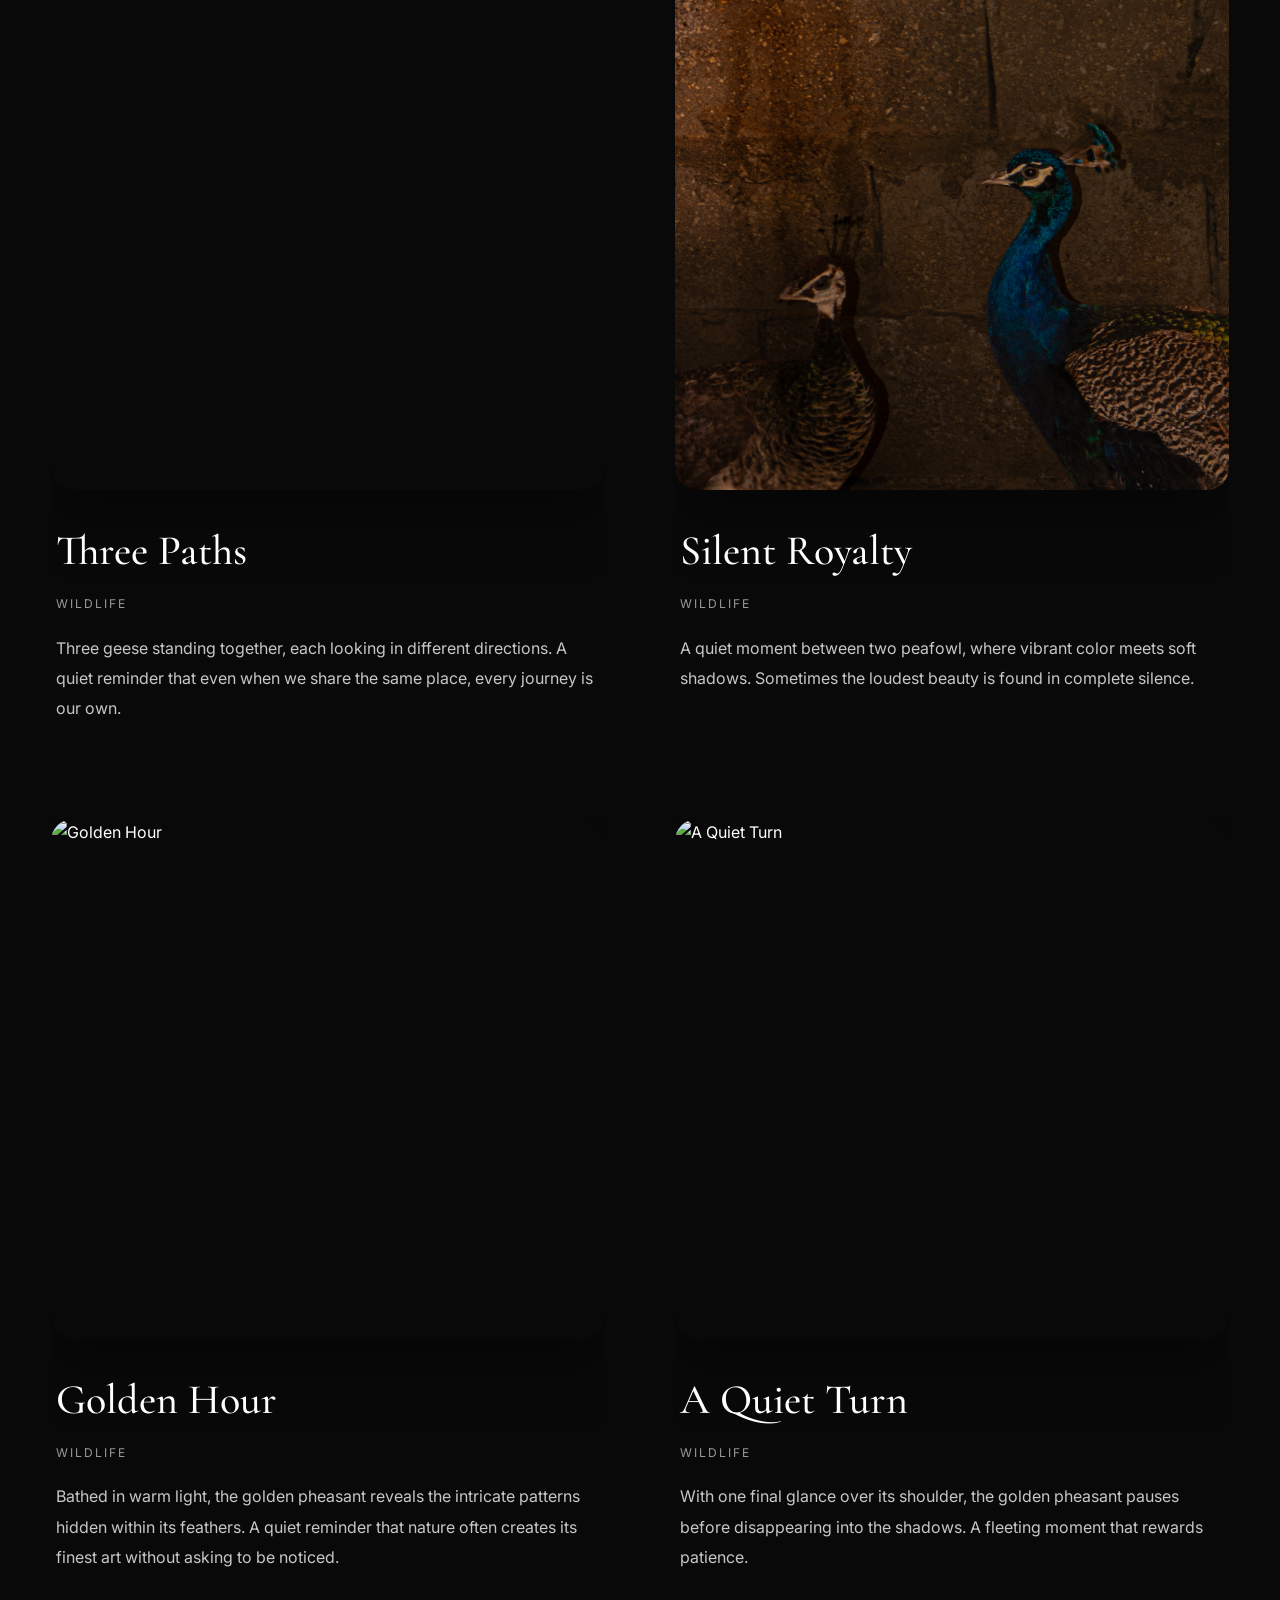
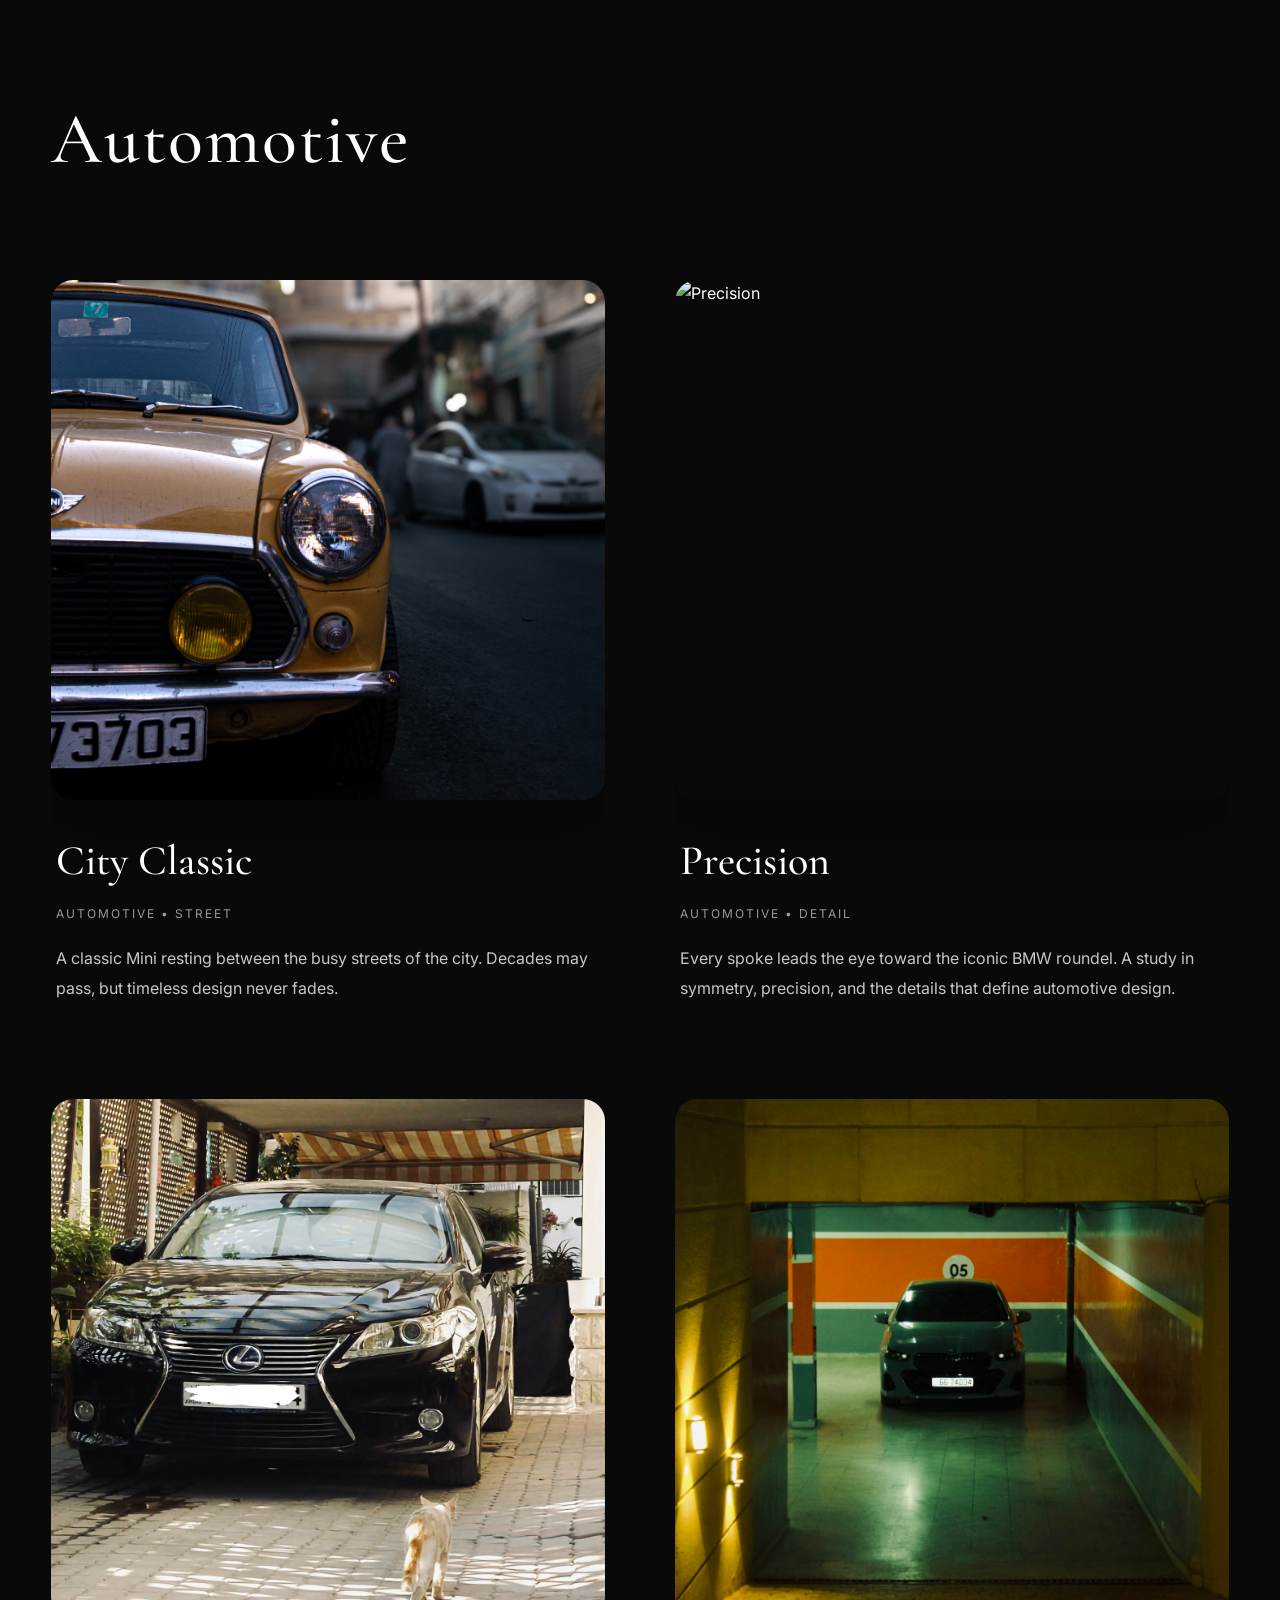
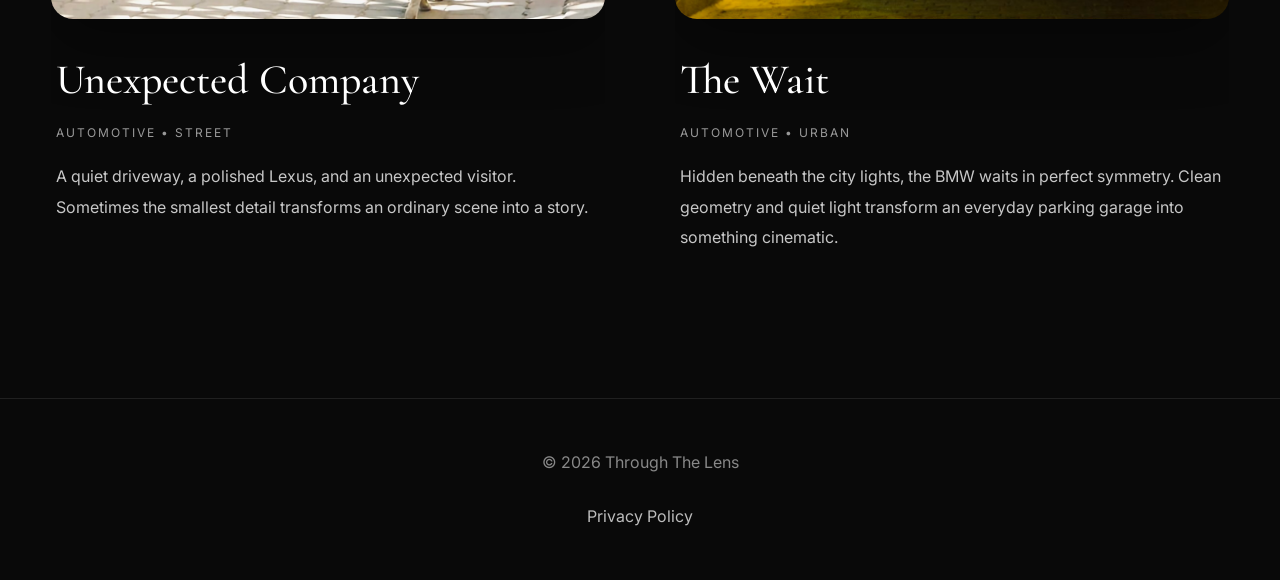
==== commit 0ba39a79: "Update gallery.html" ====
--- a/gallery.html
+++ b/gallery.html
@@ -134,6 +134,28 @@
 
 </div>
 
+<!-- BMW WHEEL -->
+
+<div class="gallery-item">
+
+<img src="images/bmwwheel.jpg.jpeg" alt="Precision">
+
+<div class="gallery-info">
+
+<h3>Precision</h3>
+
+<div class="gallery-category">
+AUTOMOTIVE • DETAIL
+</div>
+
+<p>
+Every spoke leads the eye toward the iconic BMW roundel. A study in symmetry, precision, and the details that define automotive design.
+</p>
+
+</div>
+
+</div>
+
 <!-- LEXUS -->
 
 <div class="gallery-item">
@@ -156,7 +178,7 @@
 
 </div>
 
-<!-- BMW -->
+<!-- BMW GARAGE -->
 
 <div class="gallery-item">
 
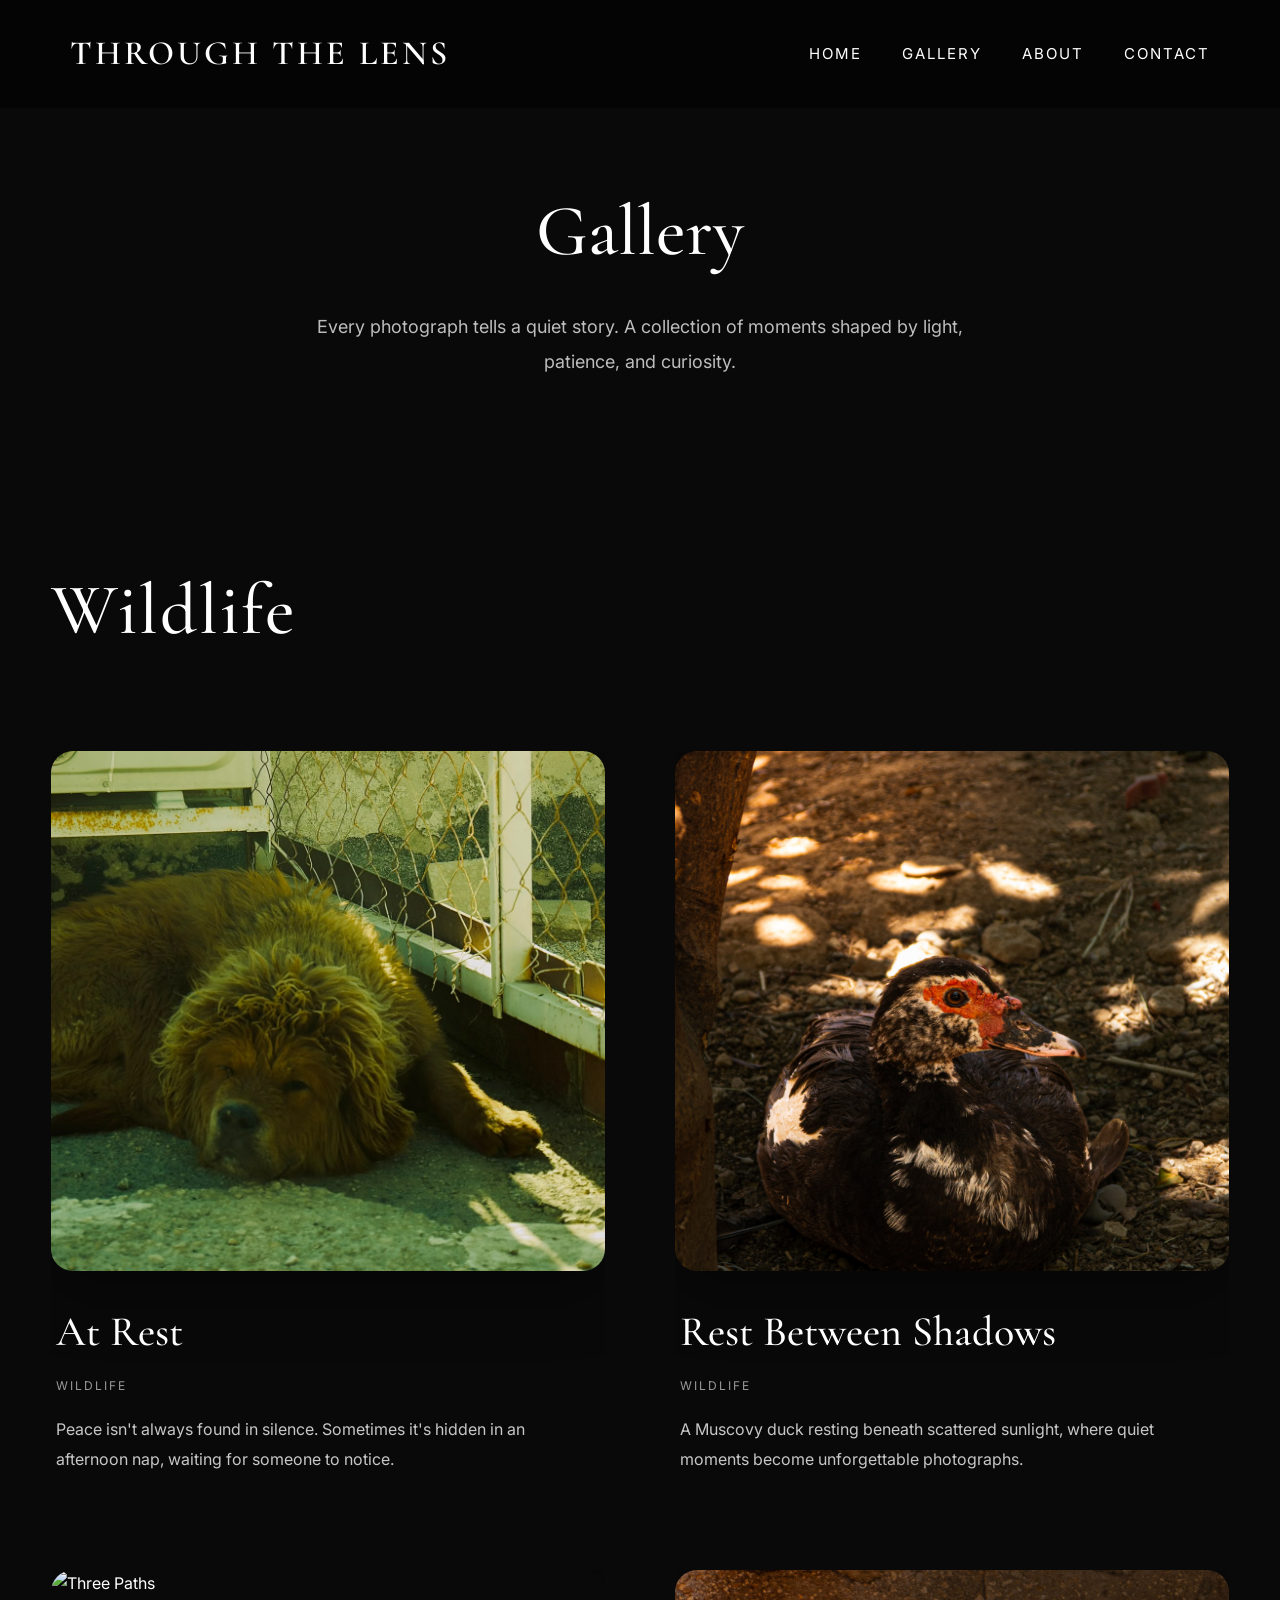
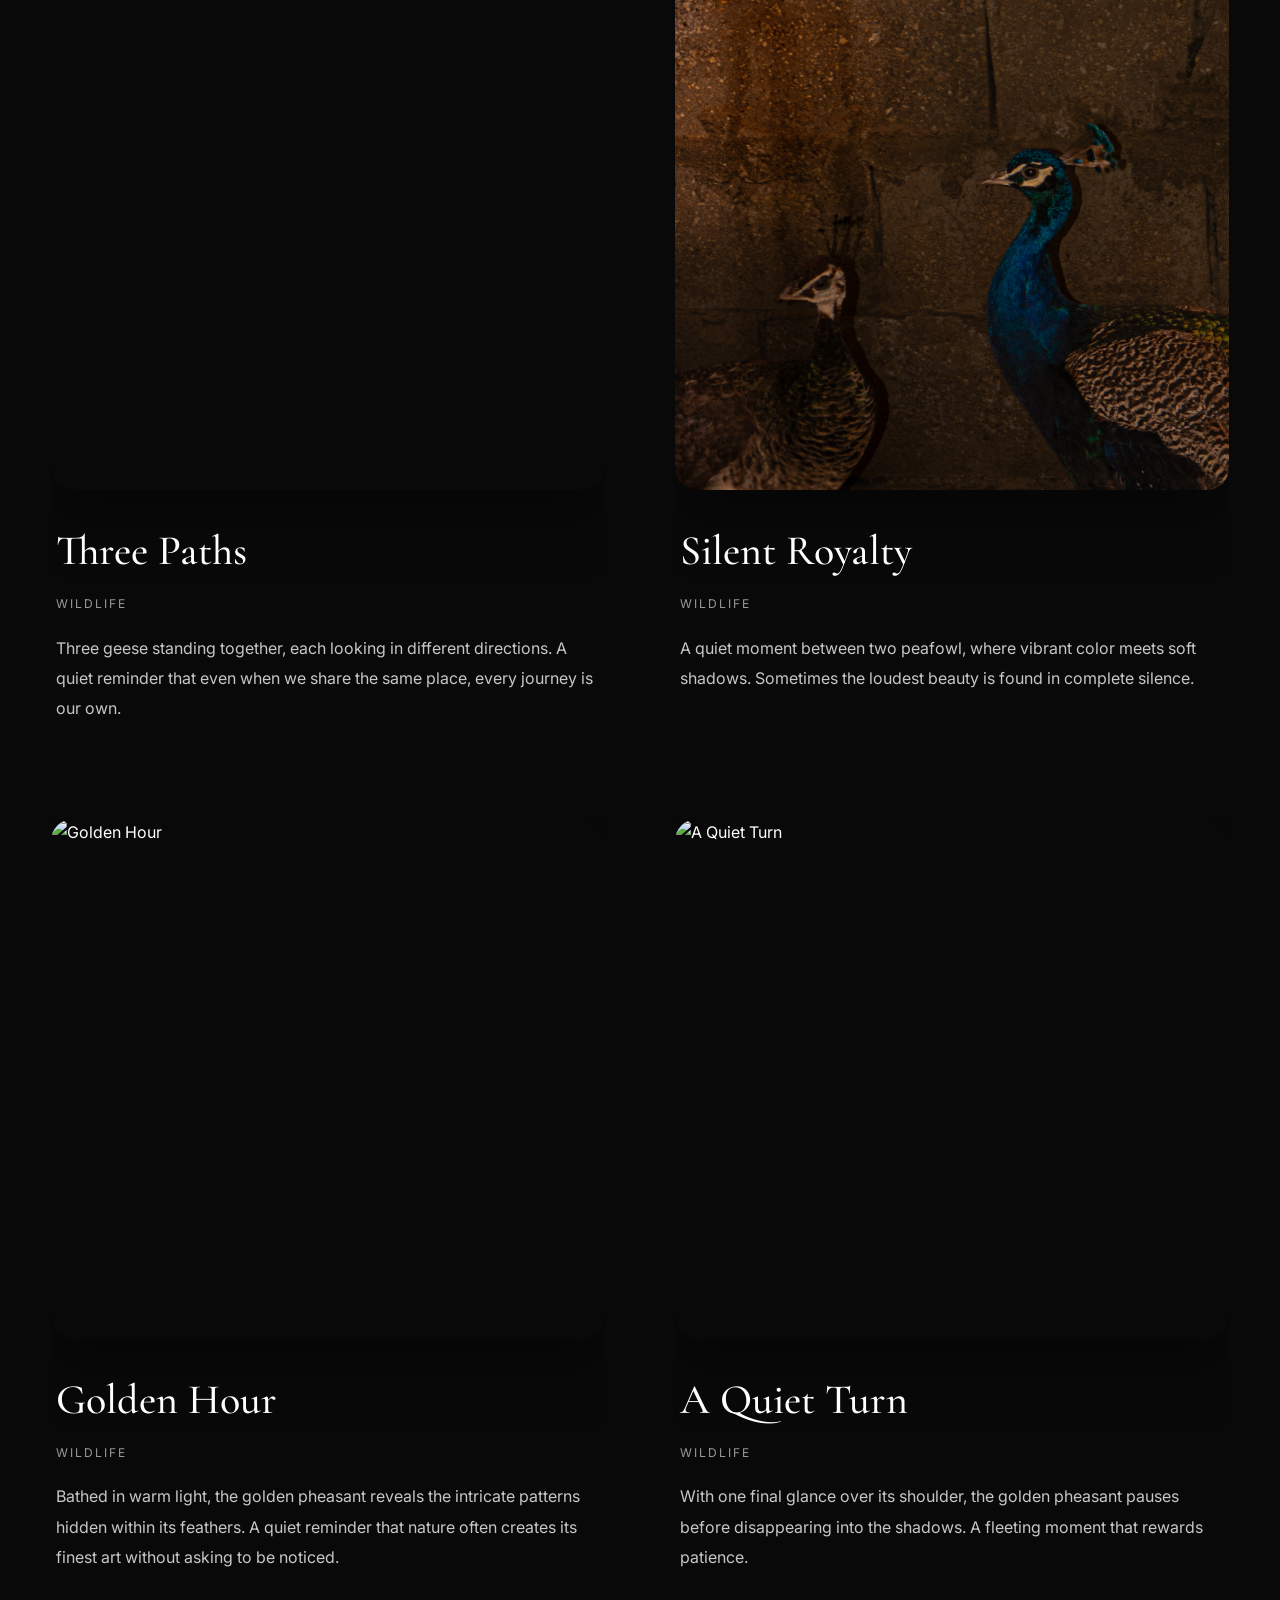
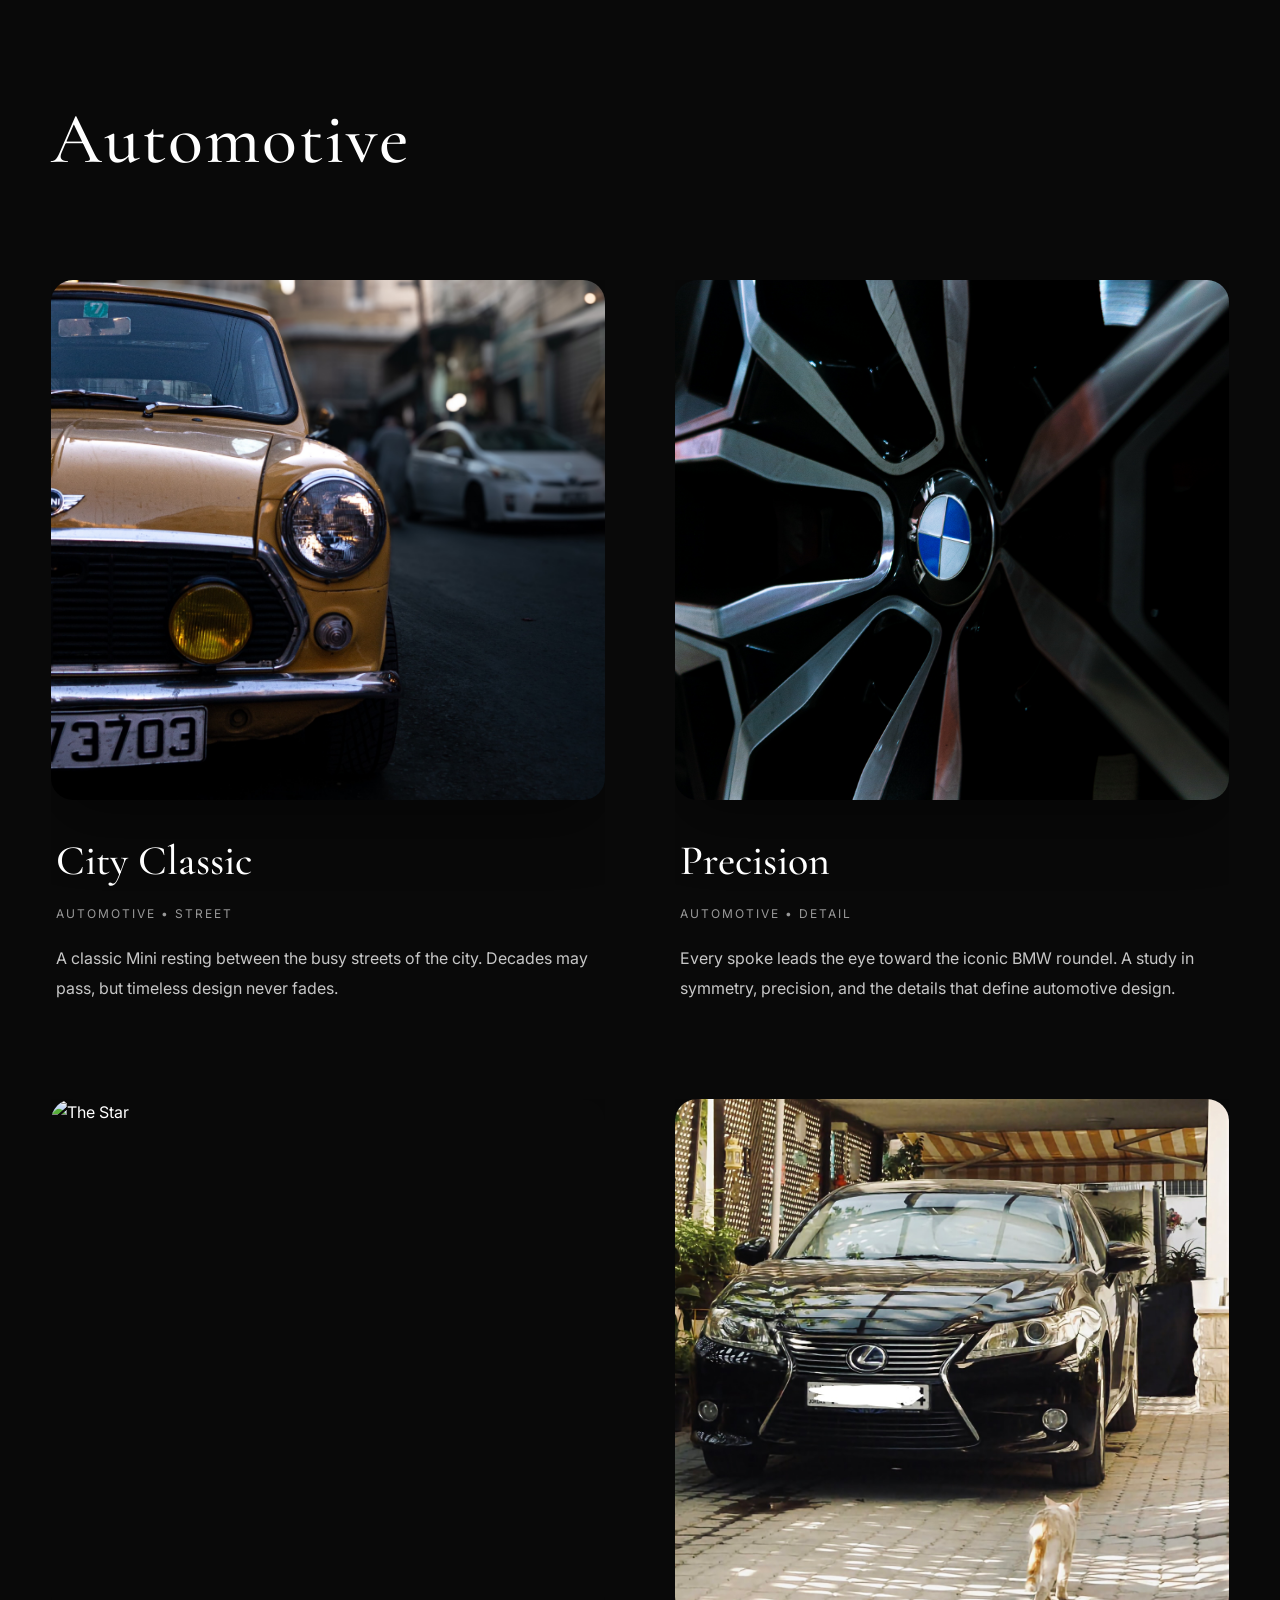
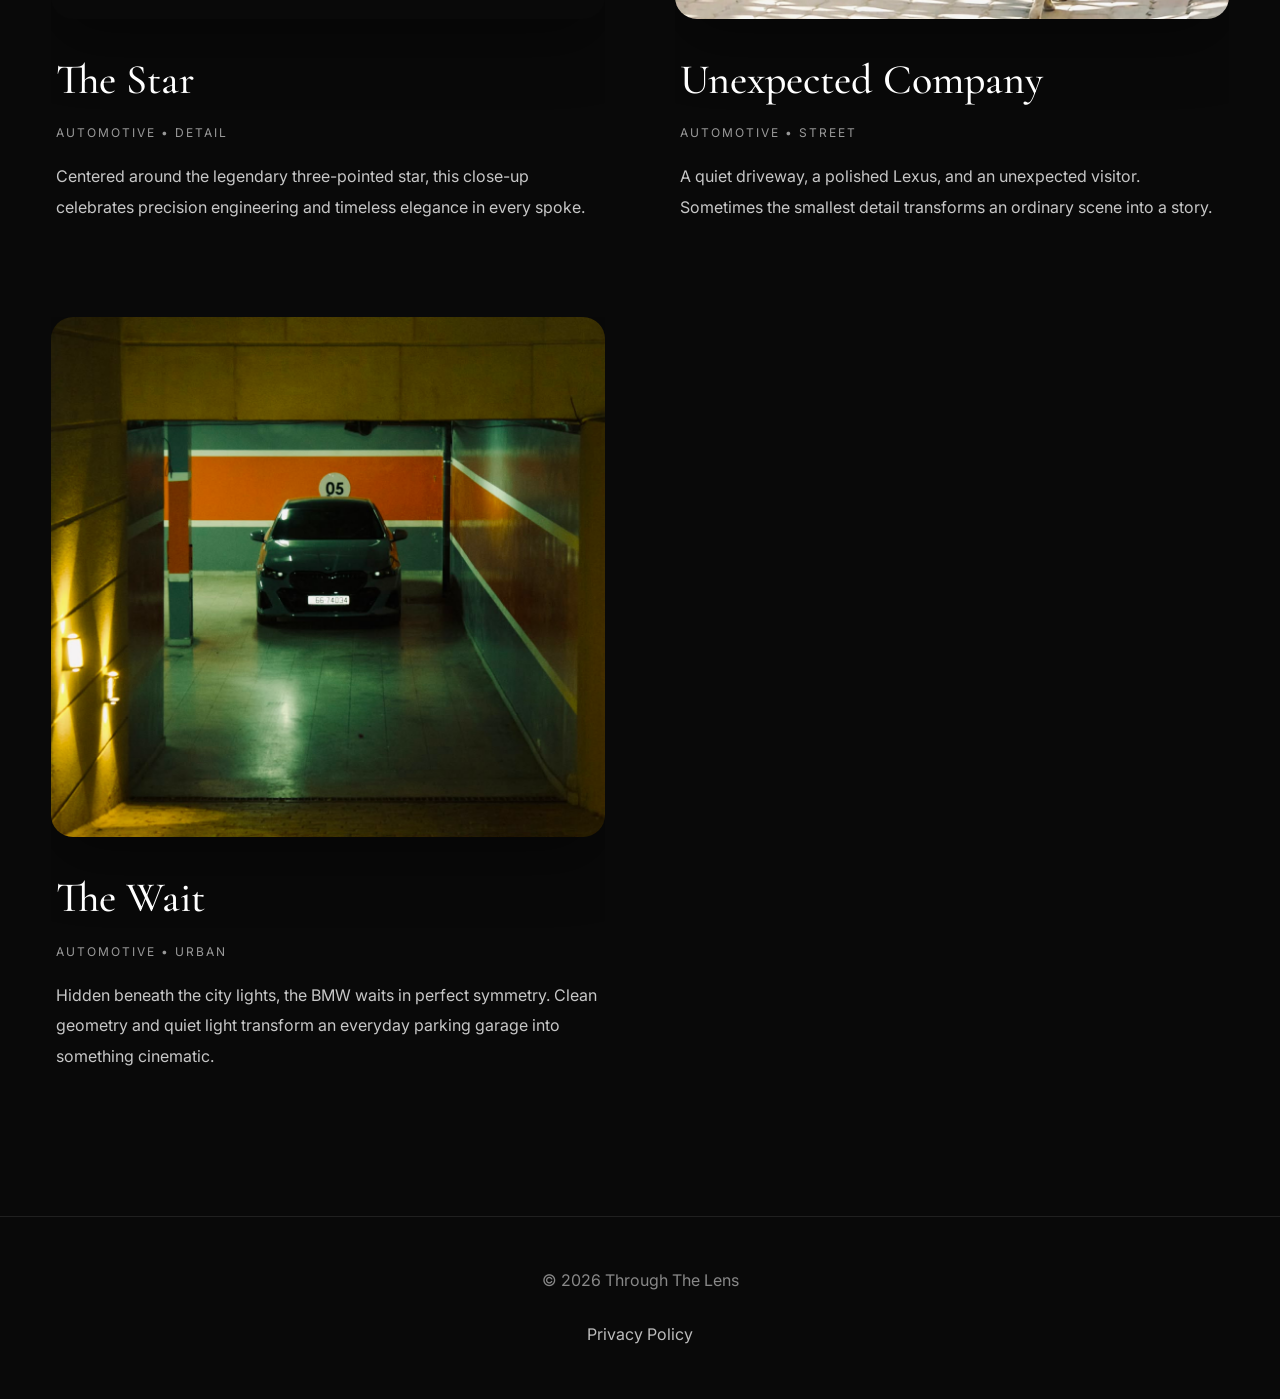
==== commit d26612fd: "Update gallery.html" ====
--- a/gallery.html
+++ b/gallery.html
@@ -156,6 +156,28 @@
 
 </div>
 
+<!-- MERCEDES WHEEL -->
+
+<div class="gallery-item">
+
+<img src="images/mercedeswheel.jpg.jpeg" alt="The Star">
+
+<div class="gallery-info">
+
+<h3>The Star</h3>
+
+<div class="gallery-category">
+AUTOMOTIVE • DETAIL
+</div>
+
+<p>
+Centered around the legendary three-pointed star, this close-up celebrates precision engineering and timeless elegance in every spoke.
+</p>
+
+</div>
+
+</div>
+
 <!-- LEXUS -->
 
 <div class="gallery-item">
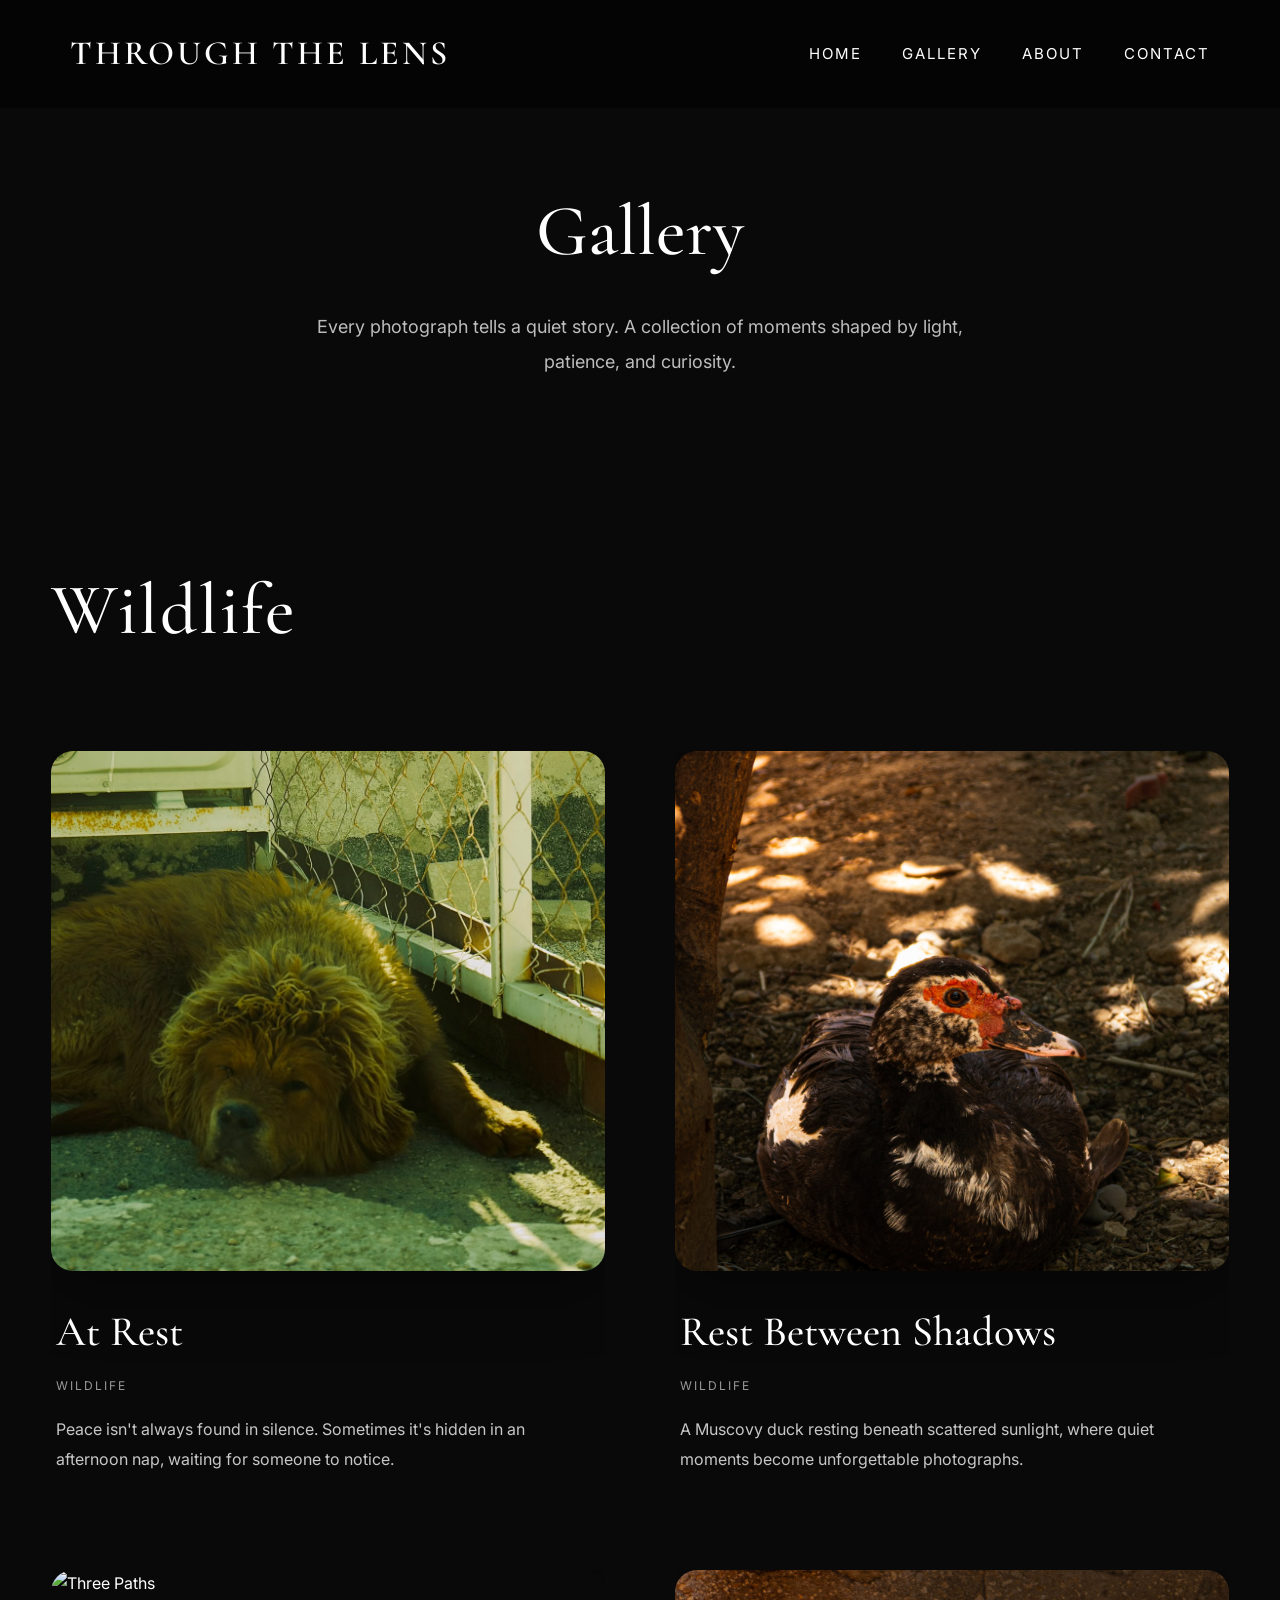
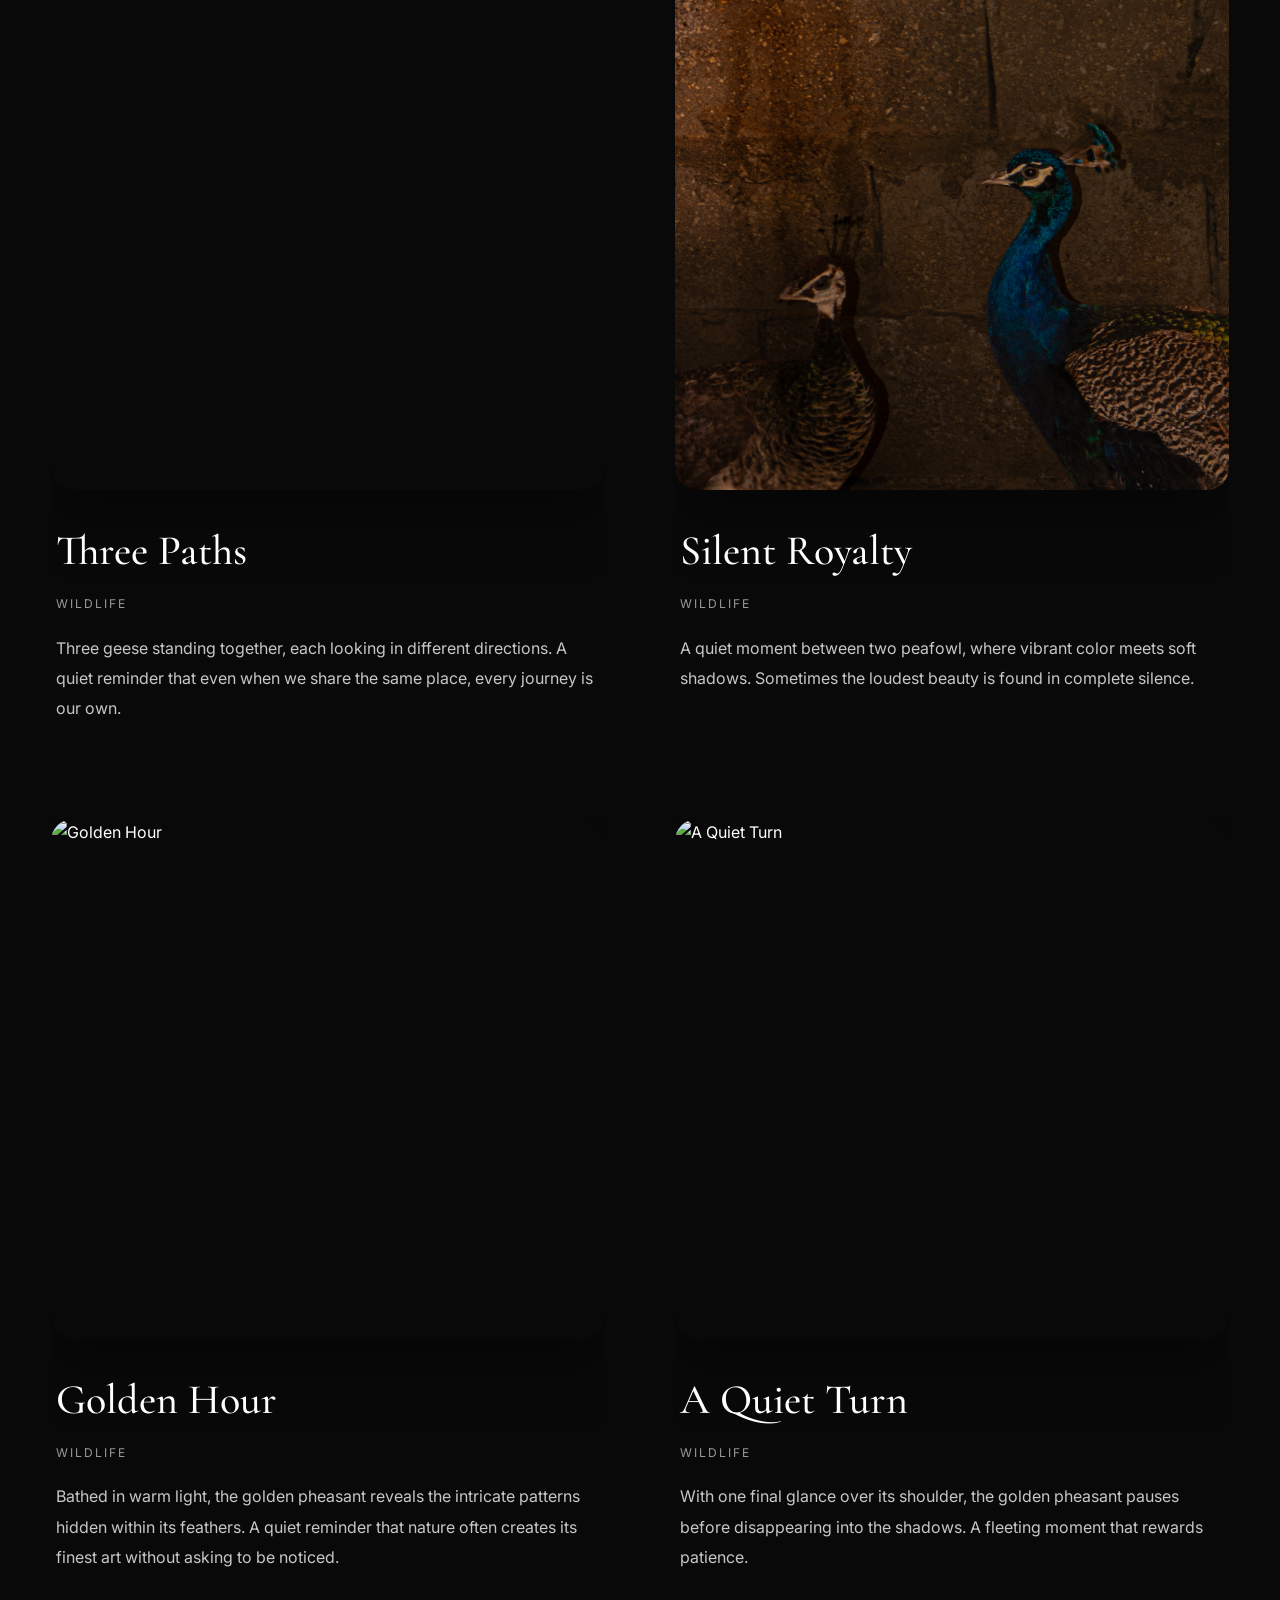
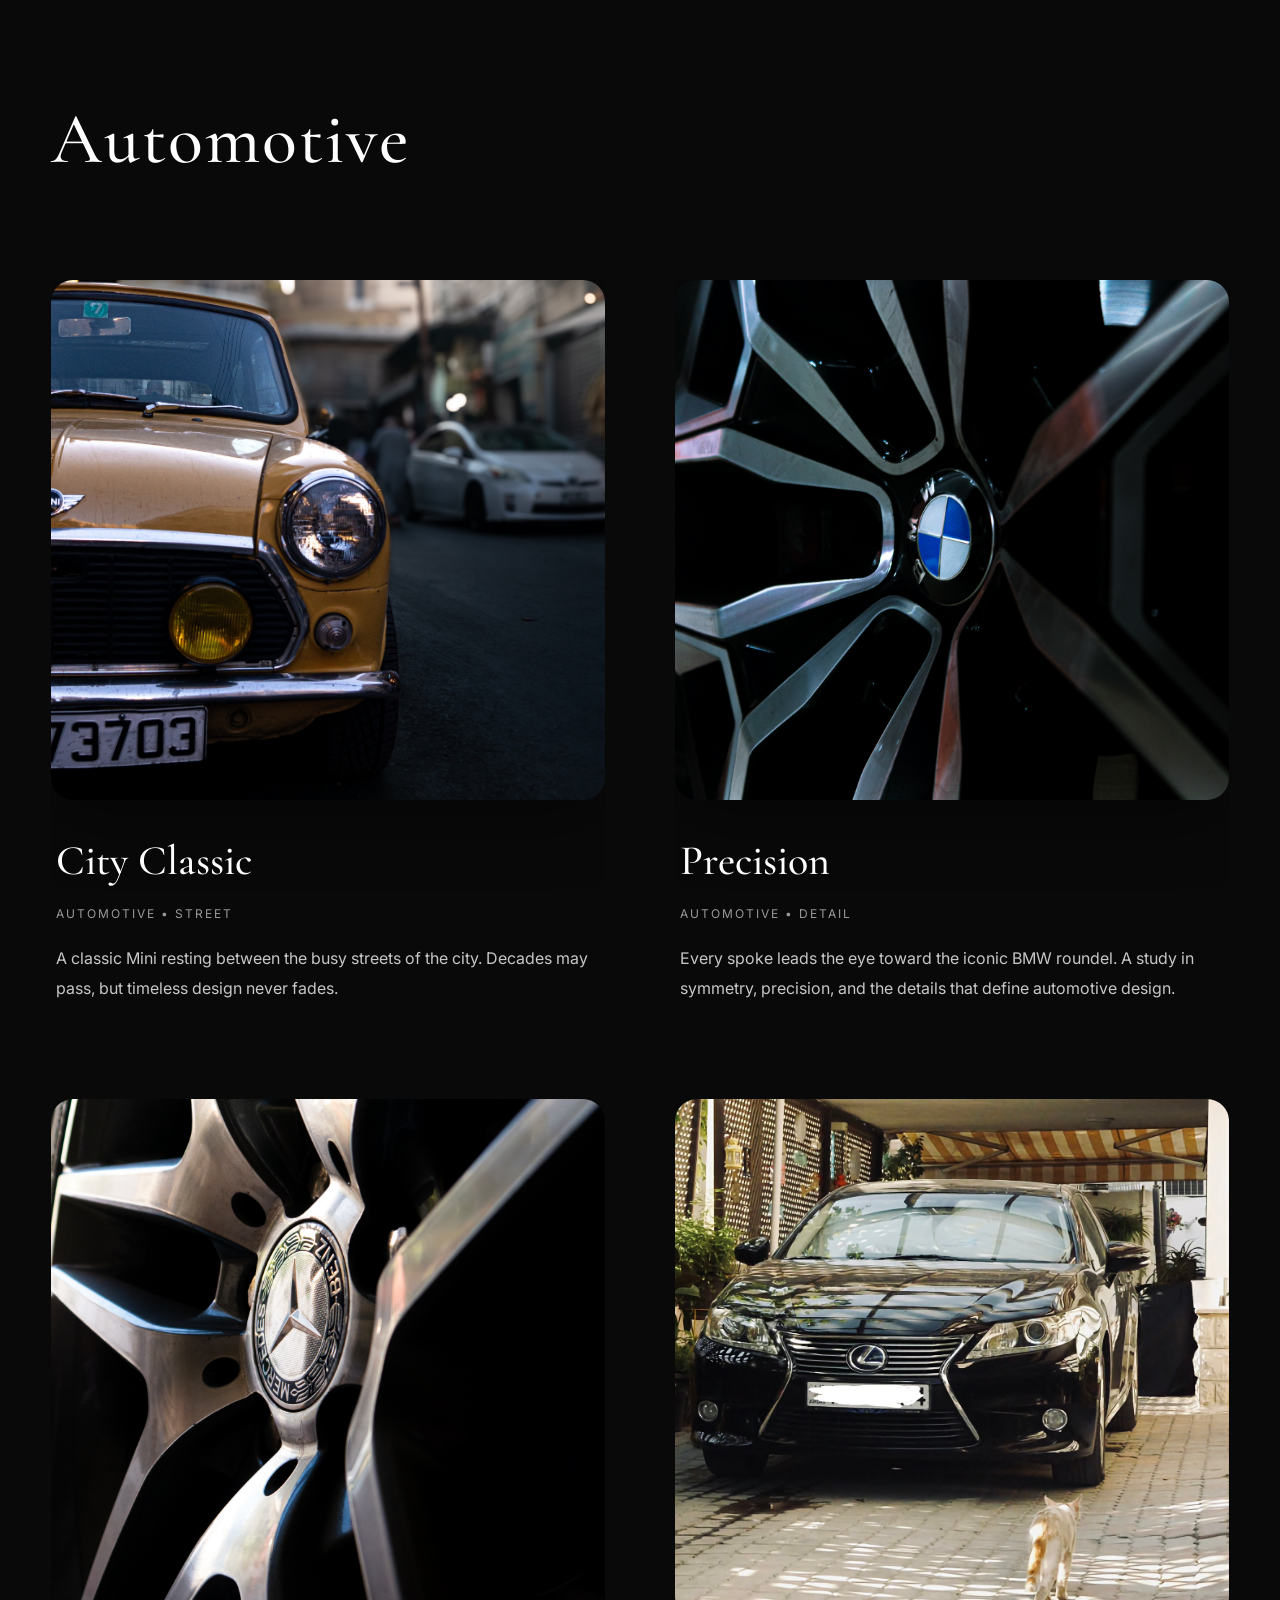
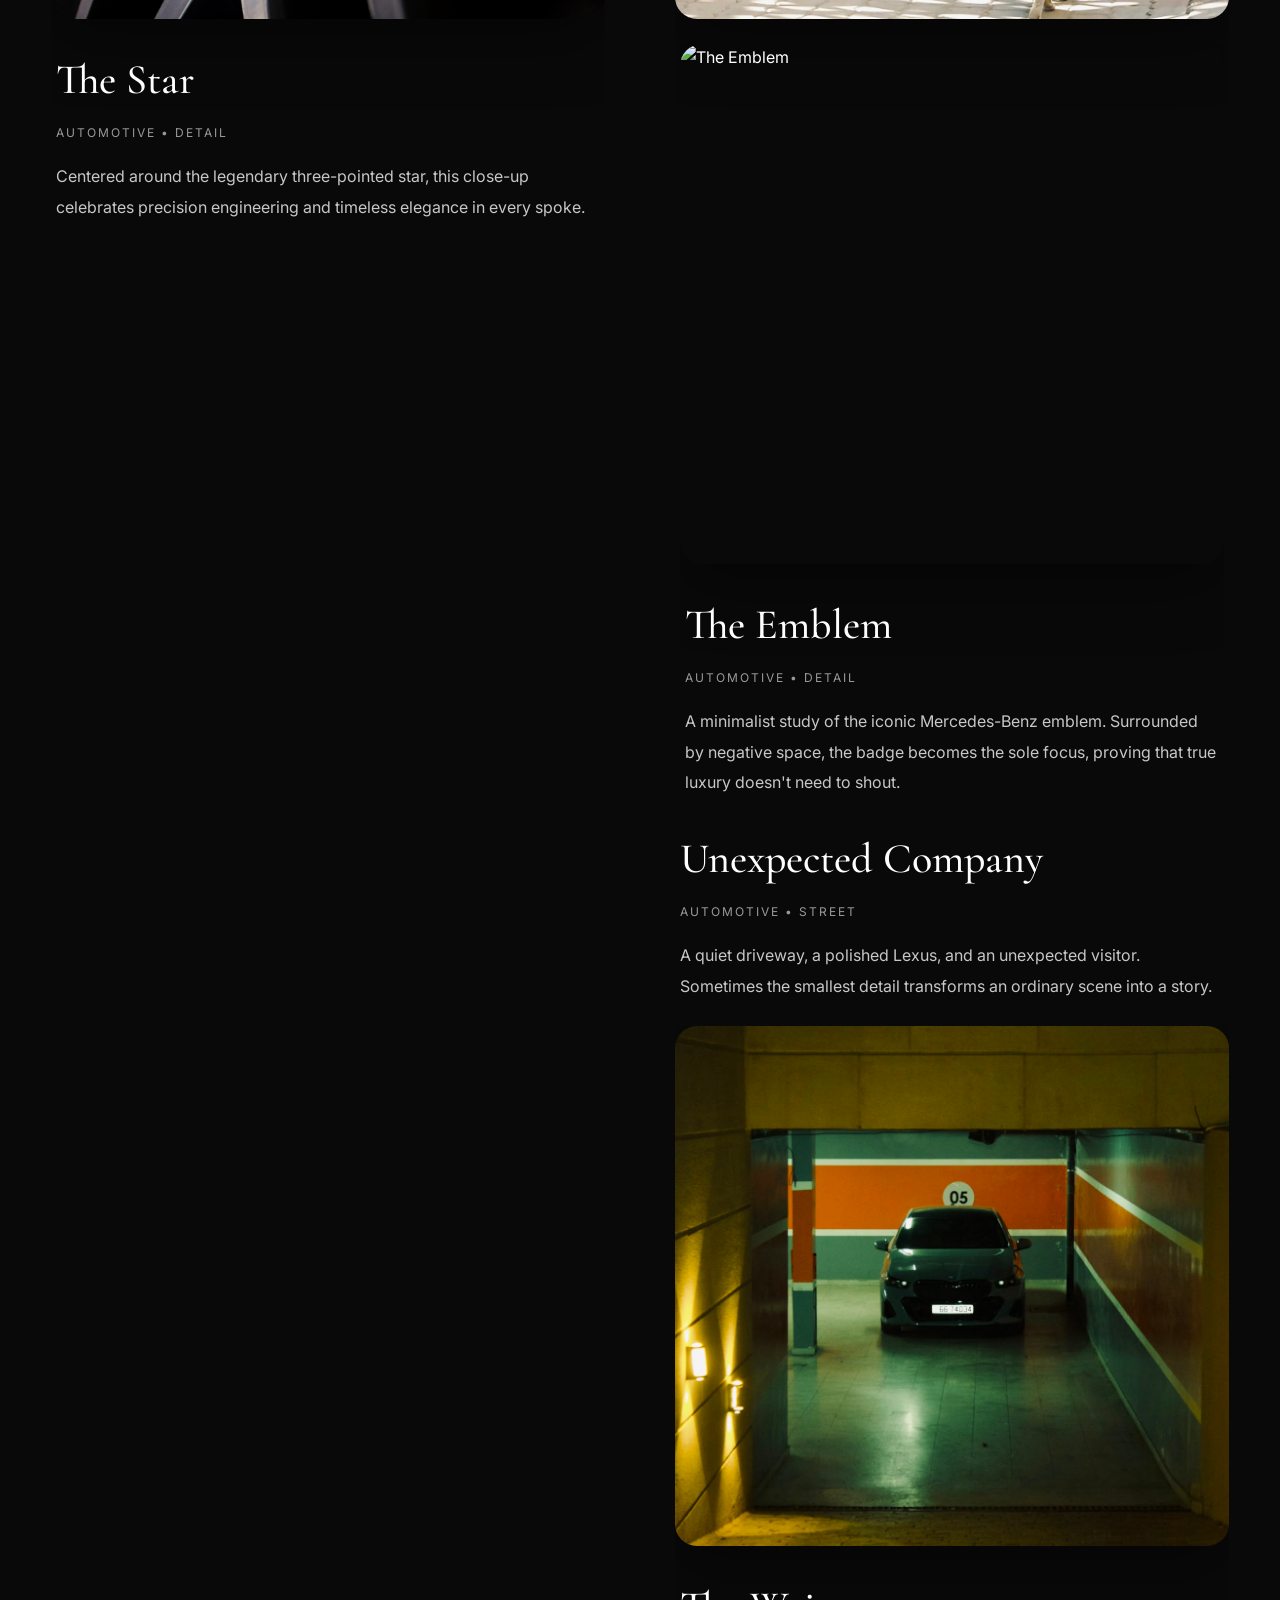
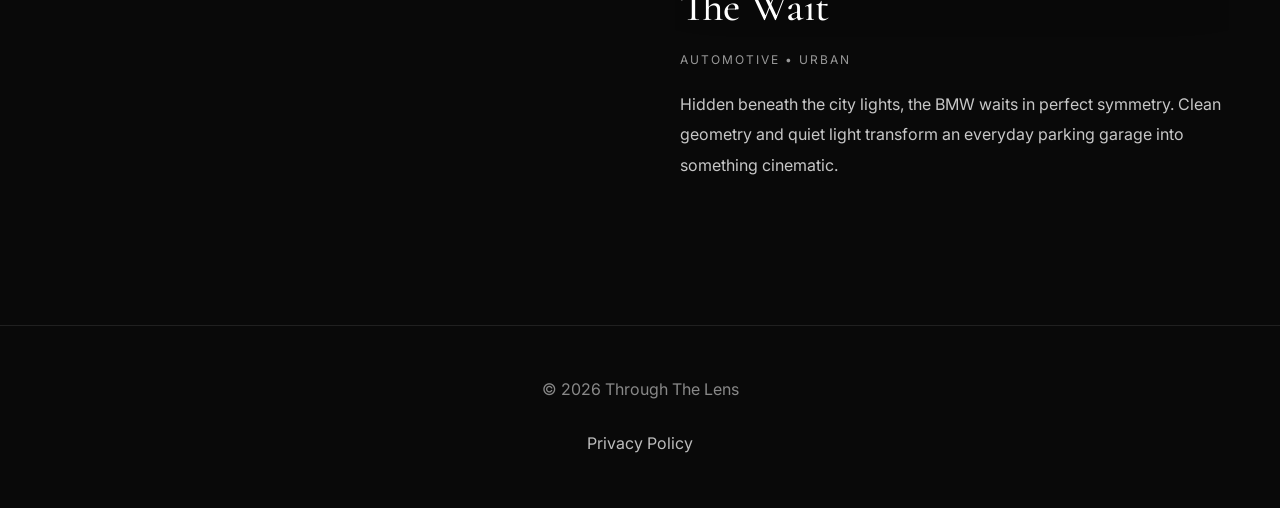
==== commit e564ff1d: "Update gallery.html" ====
--- a/gallery.html
+++ b/gallery.html
@@ -186,6 +186,26 @@
 
 <div class="gallery-info">
 
+  <!-- MERCEDES EMBLEM -->
+
+<div class="gallery-item">
+
+<img src="images/mercedesbadge.jpg.jpeg" alt="The Emblem">
+
+<div class="gallery-info">
+
+<h3>The Emblem</h3>
+
+<div class="gallery-category">
+AUTOMOTIVE • DETAIL
+</div>
+
+<p>
+A minimalist study of the iconic Mercedes-Benz emblem. Surrounded by negative space, the badge becomes the sole focus, proving that true luxury doesn't need to shout.
+</p>
+
+</div>
+
 <h3>Unexpected Company</h3>
 
 <div class="gallery-category">
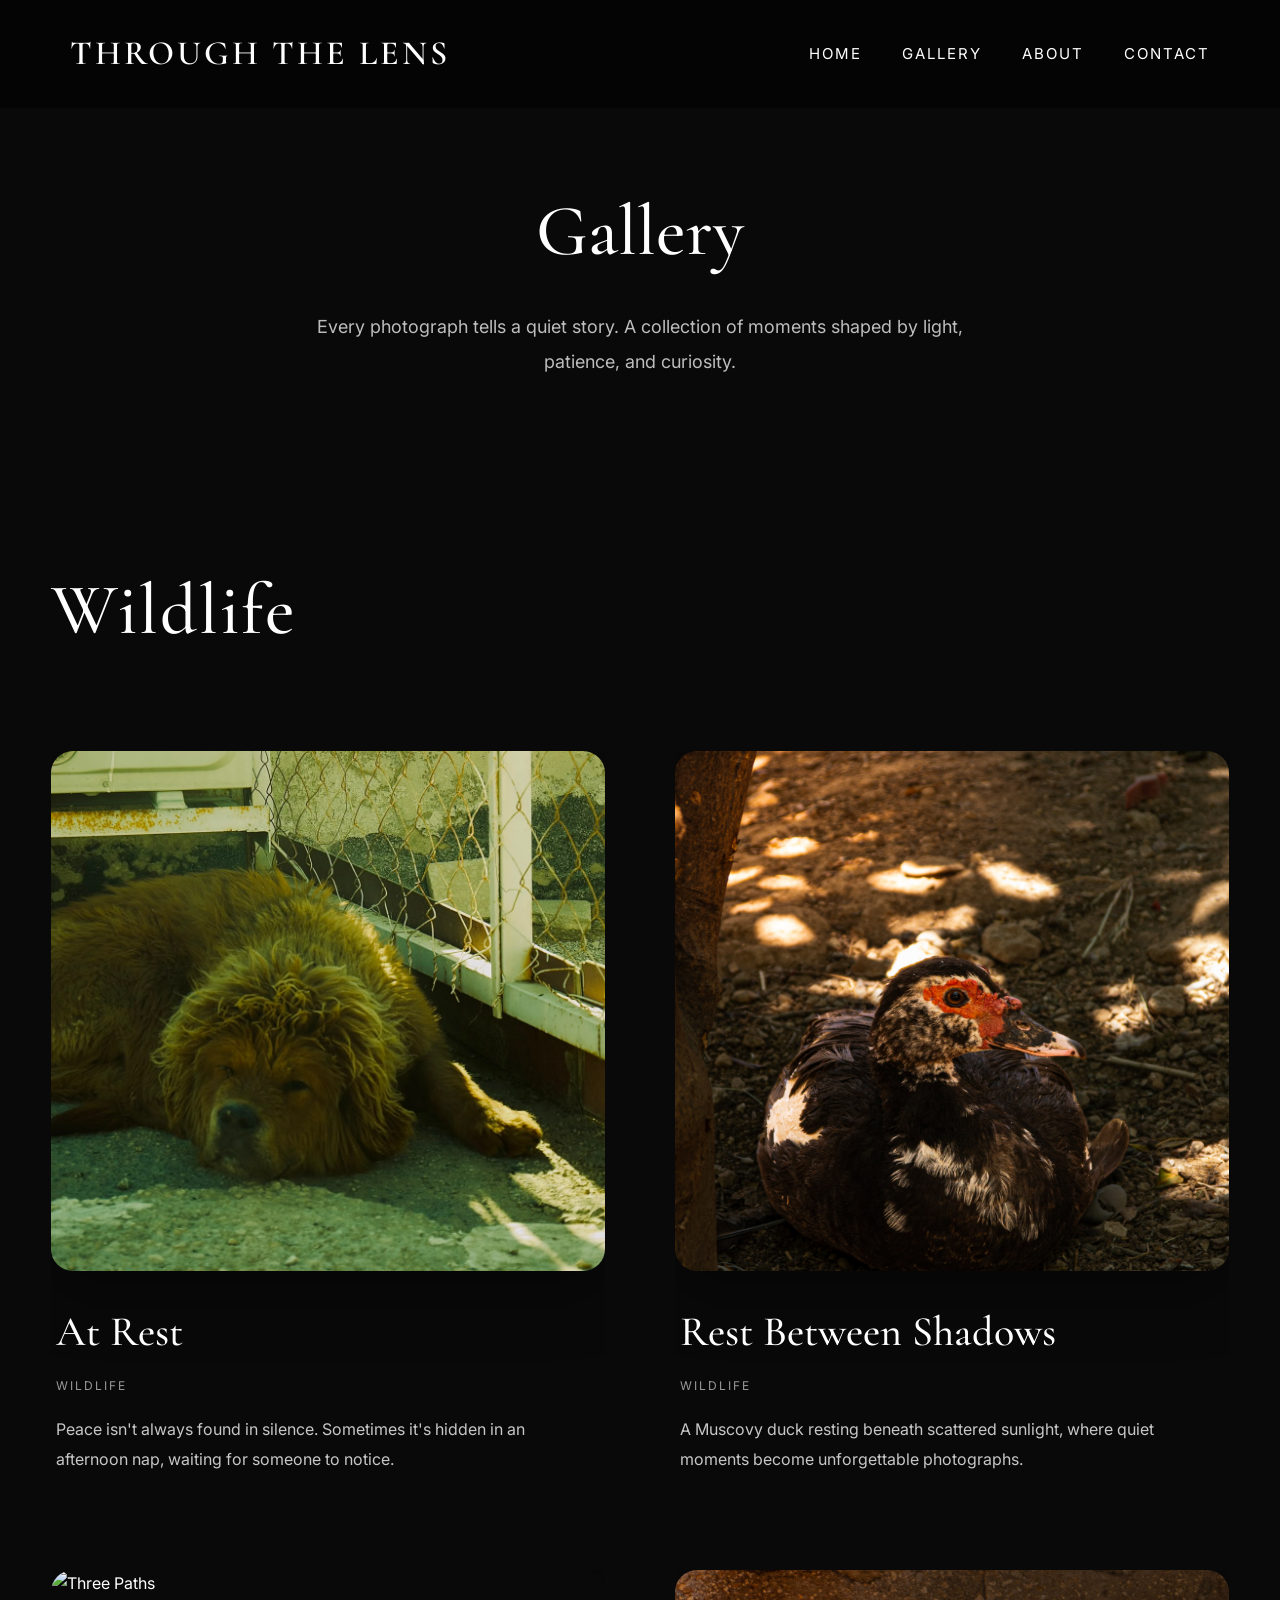
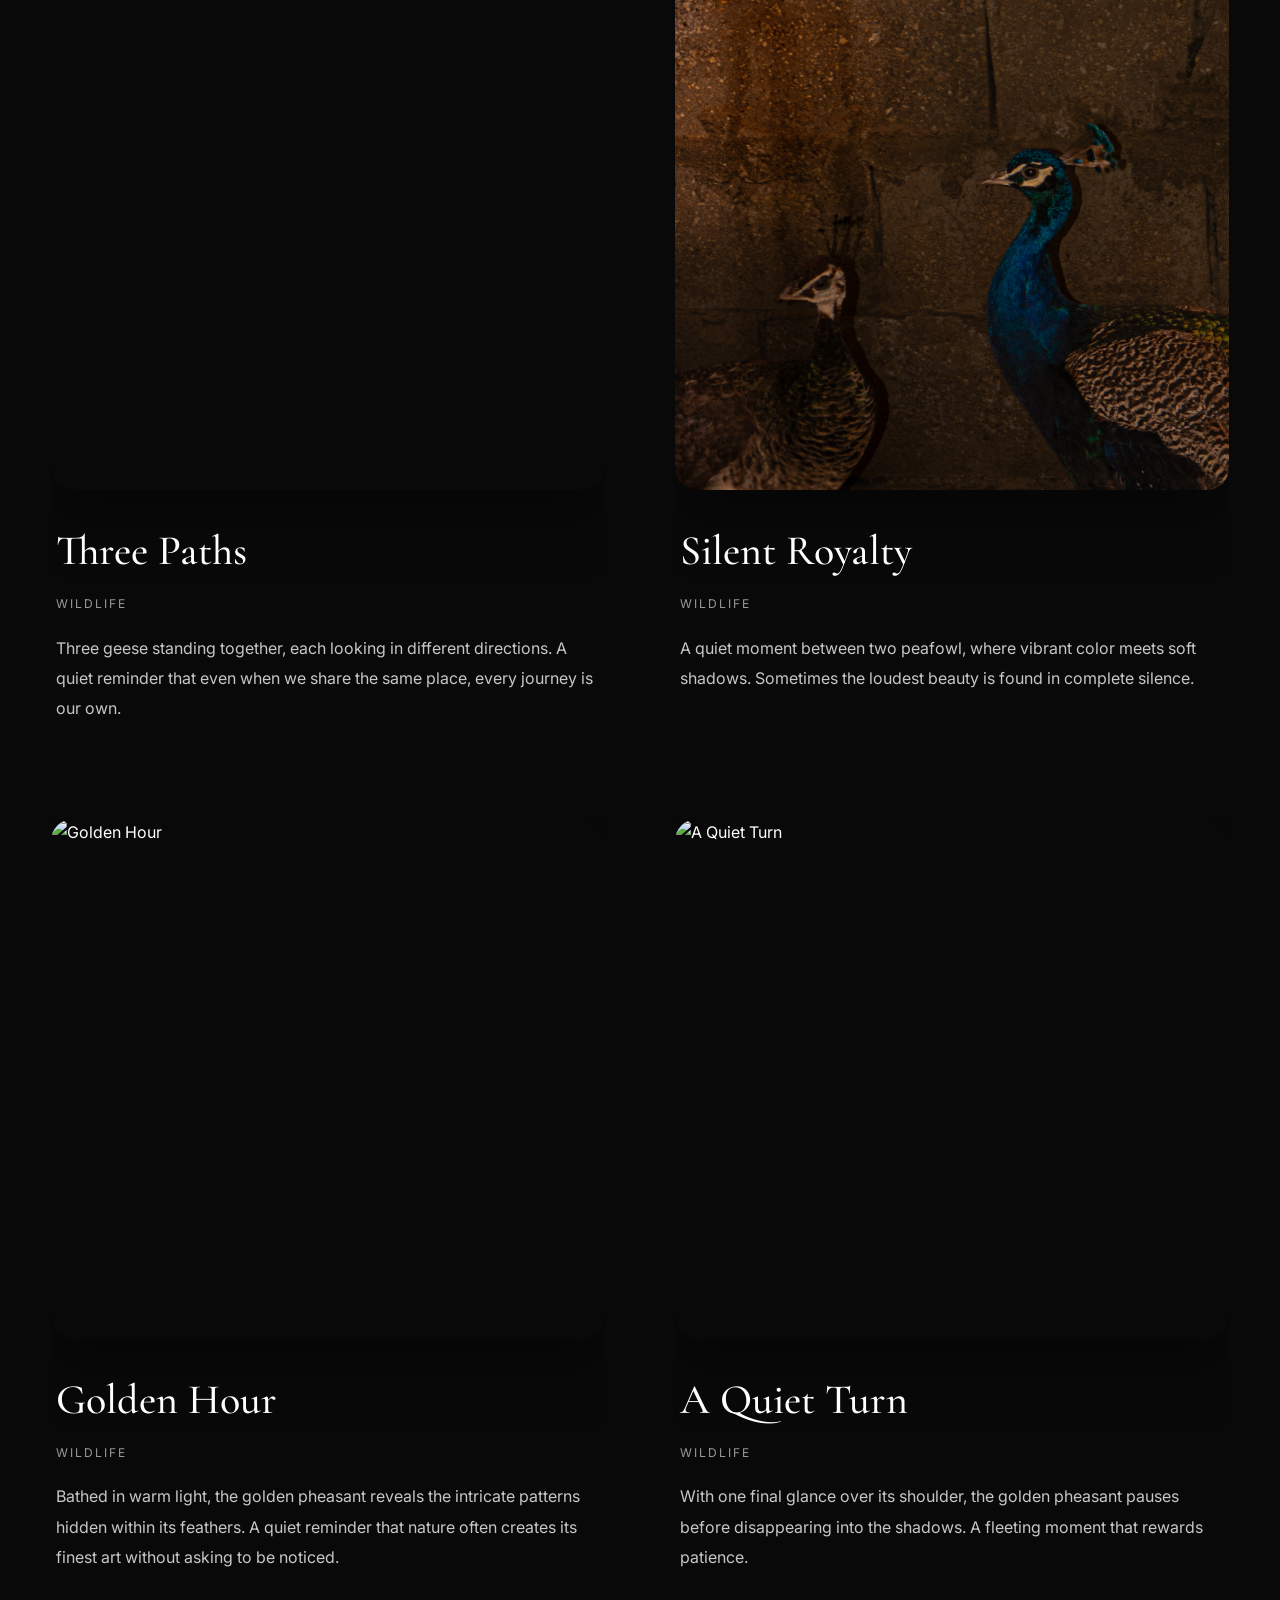
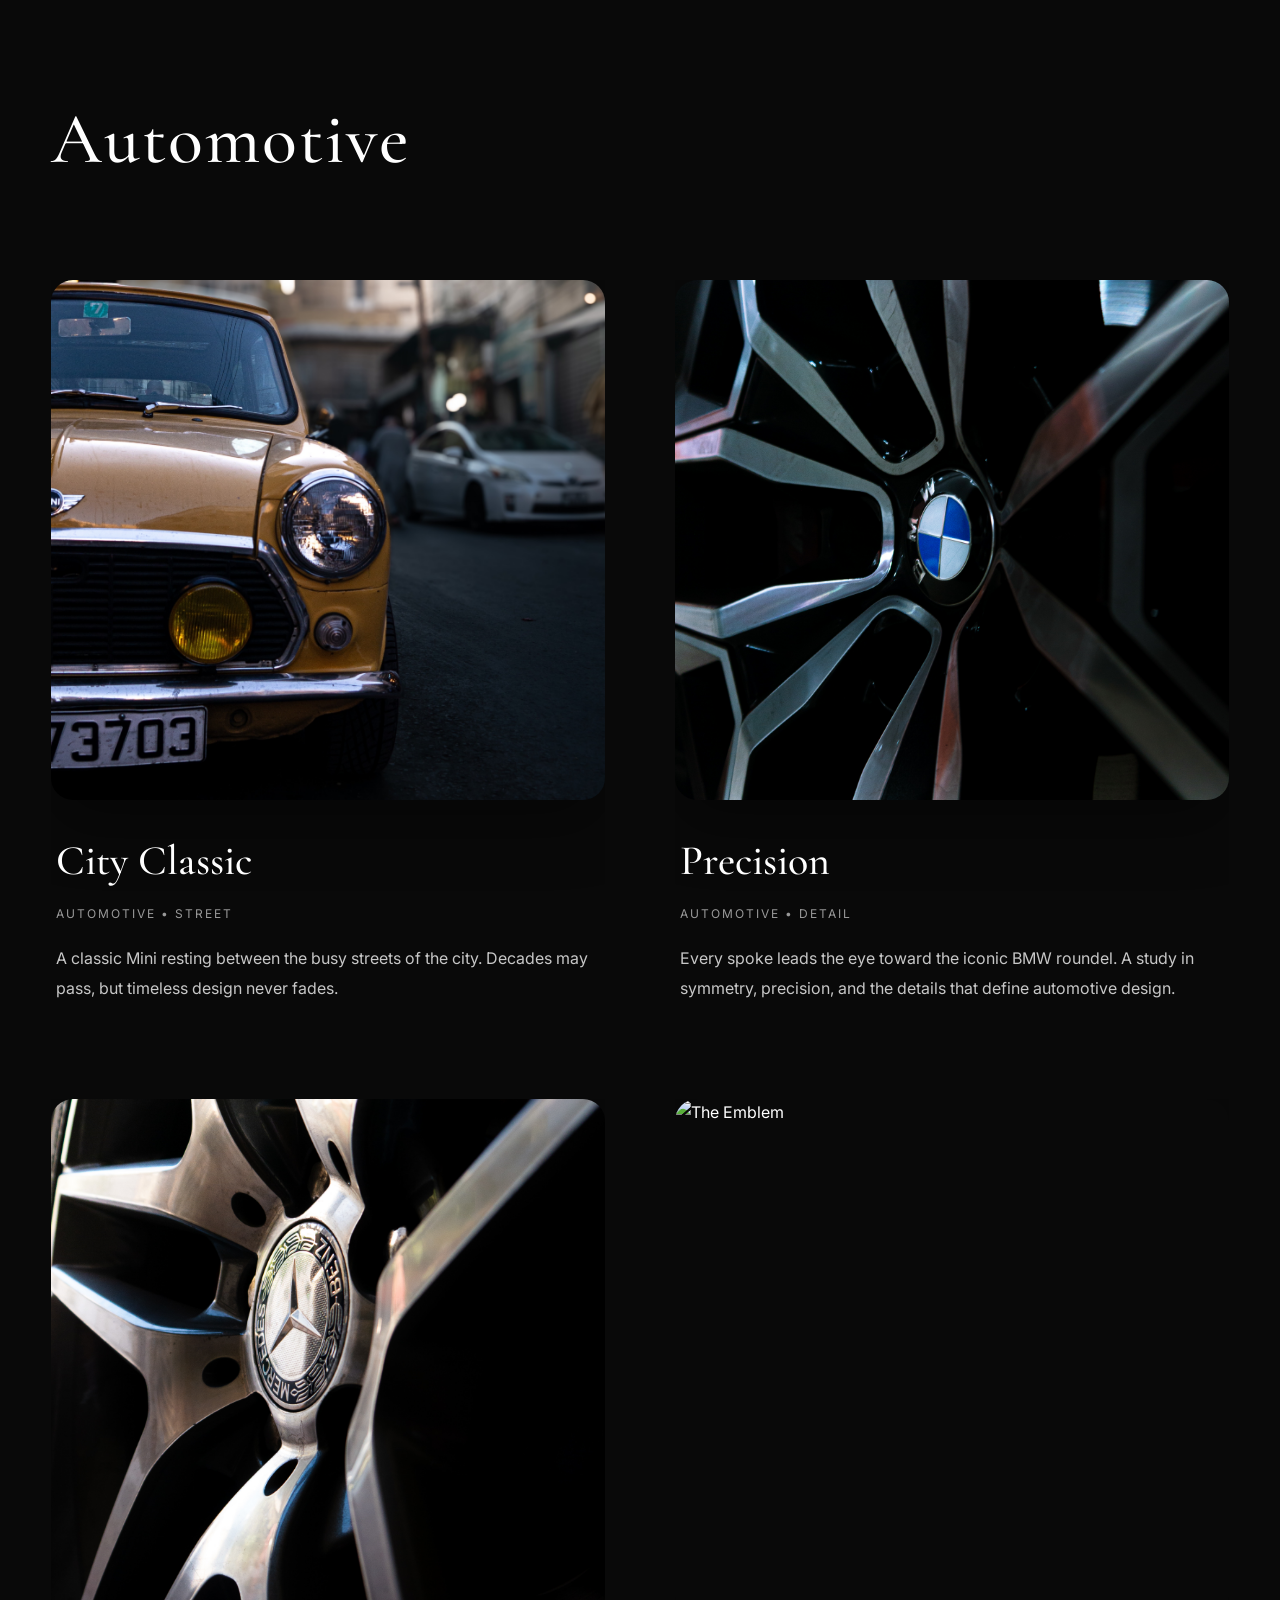
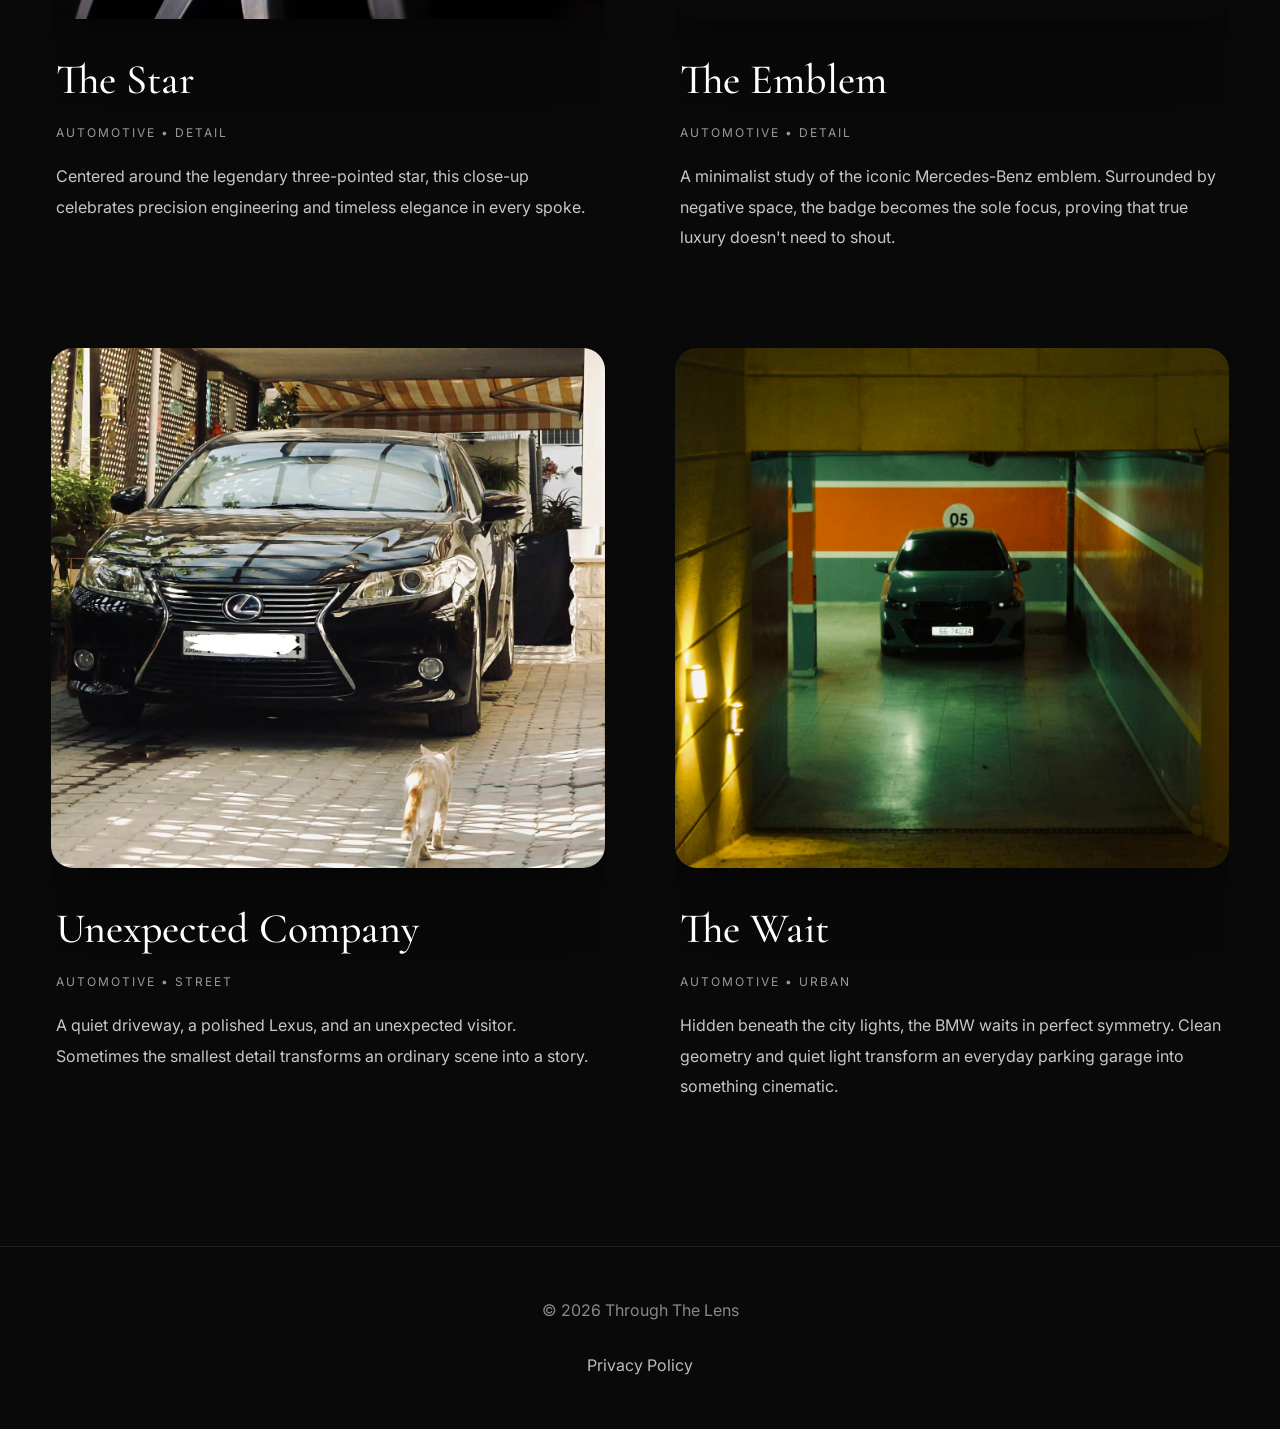
==== commit 7e87f718: "Update gallery.html" ====
--- a/gallery.html
+++ b/gallery.html
@@ -115,96 +115,70 @@
 <!-- MINI -->
 
 <div class="gallery-item">
-
 <img src="images/mini.jpg.jpeg" alt="City Classic">
-
-<div class="gallery-info">
-
+<div class="gallery-info">
 <h3>City Classic</h3>
-
 <div class="gallery-category">
 AUTOMOTIVE • STREET
 </div>
-
 <p>
 A classic Mini resting between the busy streets of the city. Decades may pass, but timeless design never fades.
 </p>
-
-</div>
-
+</div>
 </div>
 
 <!-- BMW WHEEL -->
 
 <div class="gallery-item">
-
 <img src="images/bmwwheel.jpg.jpeg" alt="Precision">
-
-<div class="gallery-info">
-
+<div class="gallery-info">
 <h3>Precision</h3>
-
 <div class="gallery-category">
 AUTOMOTIVE • DETAIL
 </div>
-
 <p>
 Every spoke leads the eye toward the iconic BMW roundel. A study in symmetry, precision, and the details that define automotive design.
 </p>
-
-</div>
-
+</div>
 </div>
 
 <!-- MERCEDES WHEEL -->
 
 <div class="gallery-item">
-
 <img src="images/mercedeswheel.jpg.jpeg" alt="The Star">
-
-<div class="gallery-info">
-
+<div class="gallery-info">
 <h3>The Star</h3>
-
 <div class="gallery-category">
 AUTOMOTIVE • DETAIL
 </div>
-
 <p>
 Centered around the legendary three-pointed star, this close-up celebrates precision engineering and timeless elegance in every spoke.
 </p>
-
-</div>
-
-</div>
-
-<!-- LEXUS -->
+</div>
+</div>
+
+<!-- MERCEDES EMBLEM -->
+
+<div class="gallery-item">
+<img src="images/mercedesbadge.jpg.jpeg" alt="The Emblem">
+<div class="gallery-info">
+<h3>The Emblem</h3>
+<div class="gallery-category">
+AUTOMOTIVE • DETAIL
+</div>
+<p>
+A minimalist study of the iconic Mercedes-Benz emblem. Surrounded by negative space, the badge becomes the sole focus, proving that true luxury doesn't need to shout.
+</p>
+</div>
+</div>
+
+  <!-- LEXUS -->
 
 <div class="gallery-item">
 
 <img src="images/catlexus.jpg" alt="Unexpected Company">
 
 <div class="gallery-info">
-
-  <!-- MERCEDES EMBLEM -->
-
-<div class="gallery-item">
-
-<img src="images/mercedesbadge.jpg.jpeg" alt="The Emblem">
-
-<div class="gallery-info">
-
-<h3>The Emblem</h3>
-
-<div class="gallery-category">
-AUTOMOTIVE • DETAIL
-</div>
-
-<p>
-A minimalist study of the iconic Mercedes-Benz emblem. Surrounded by negative space, the badge becomes the sole focus, proving that true luxury doesn't need to shout.
-</p>
-
-</div>
 
 <h3>Unexpected Company</h3>
 
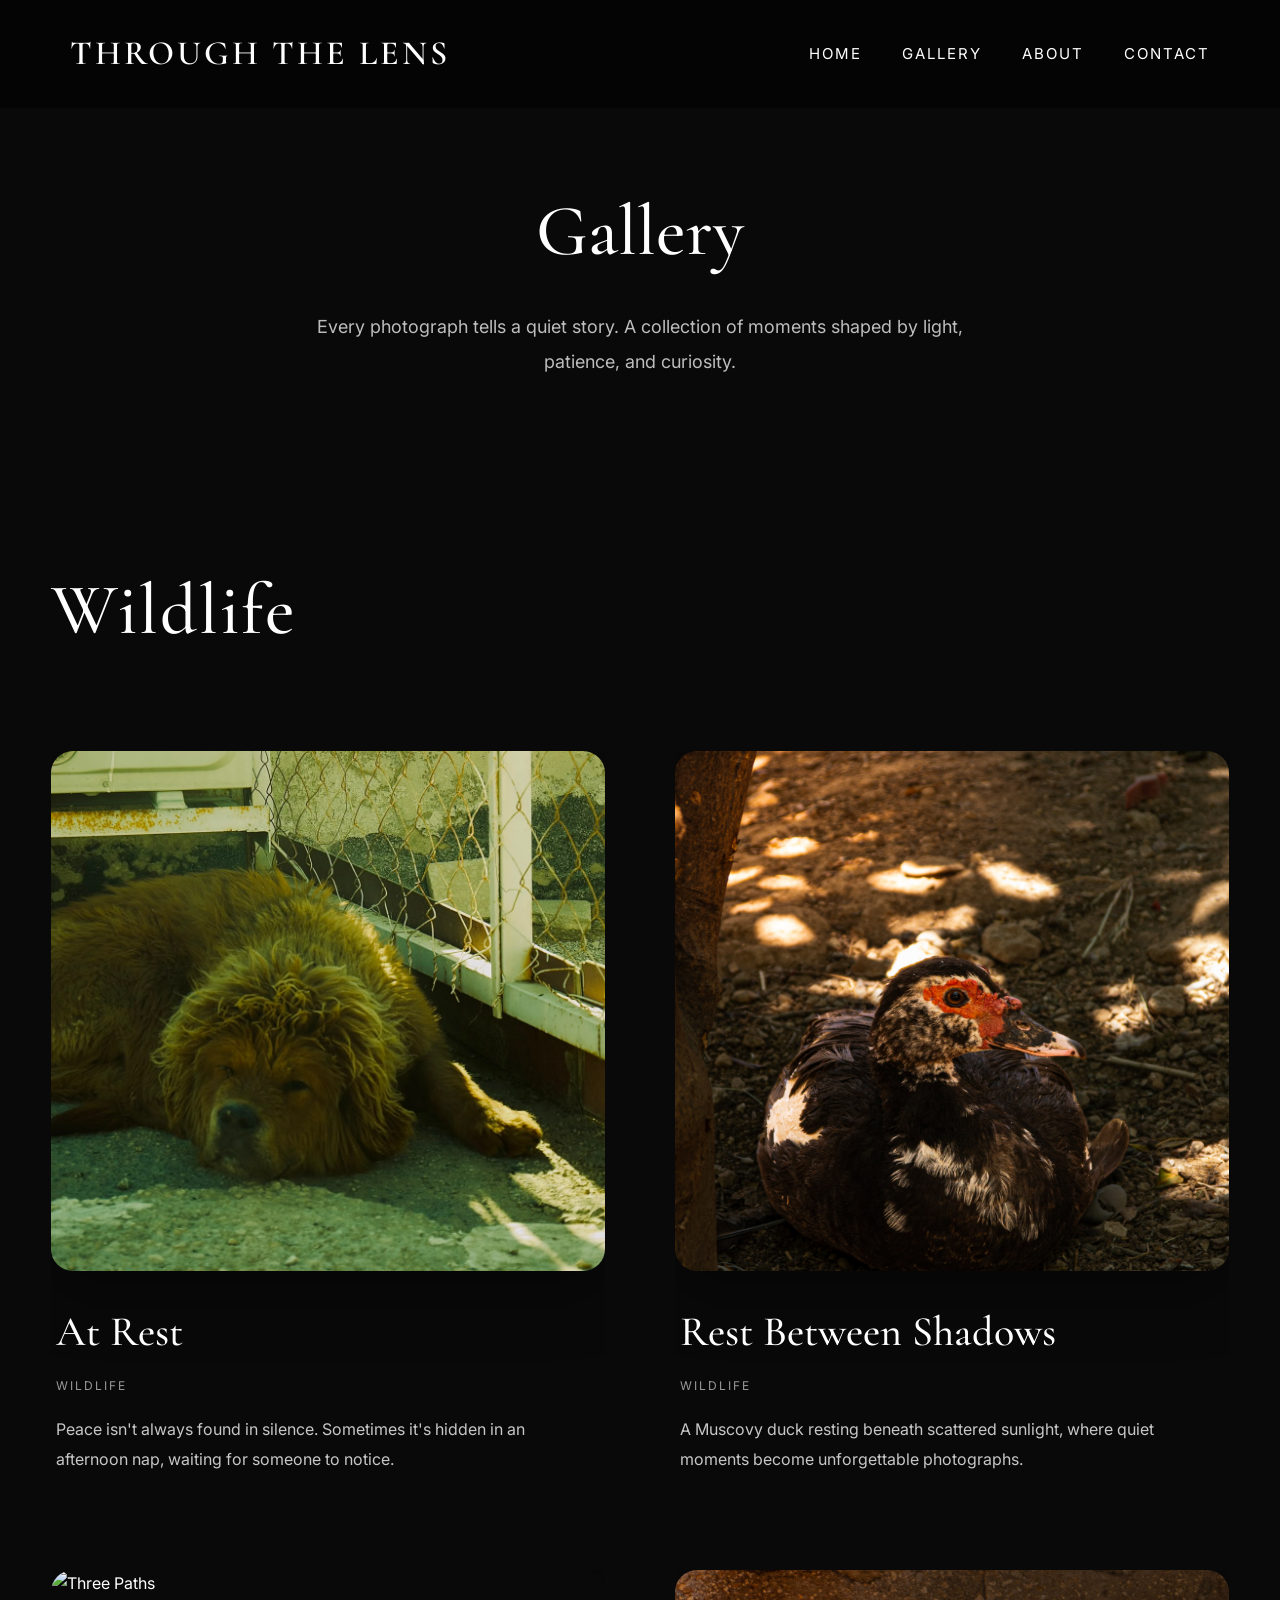
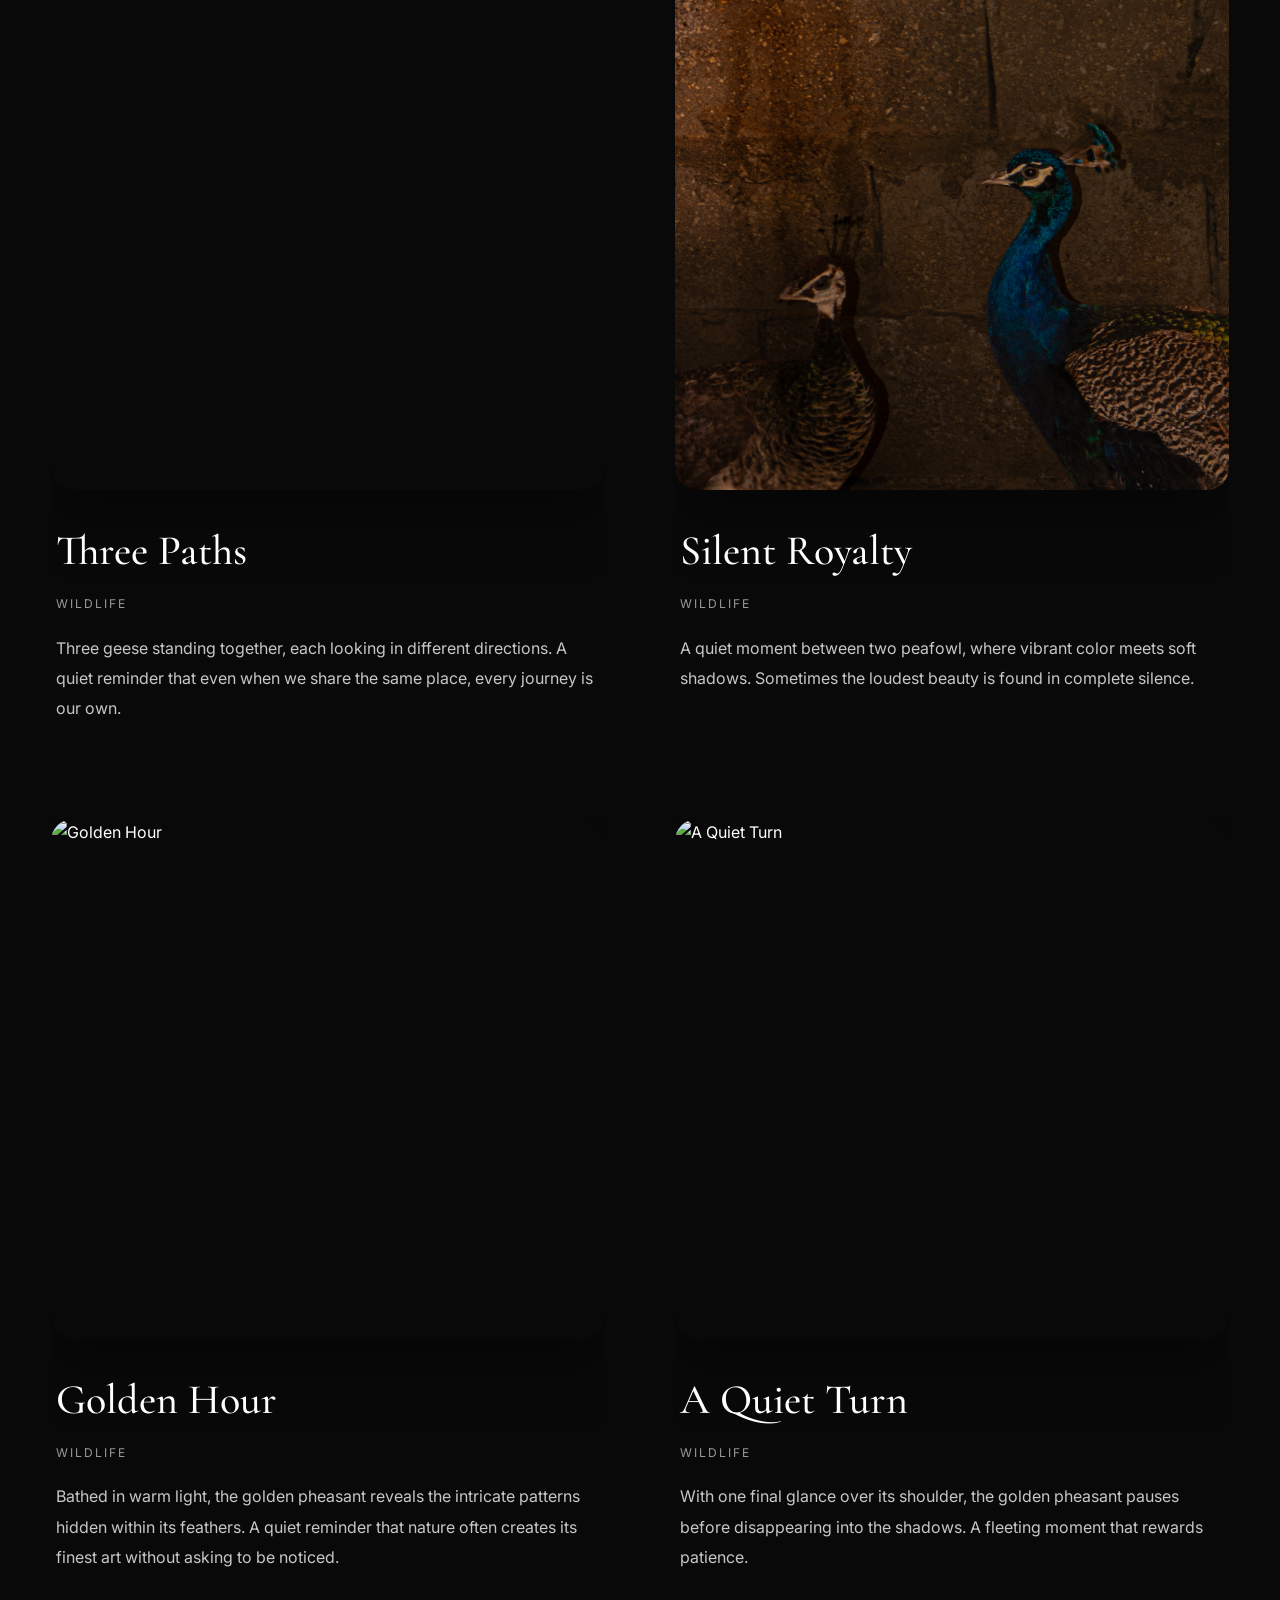
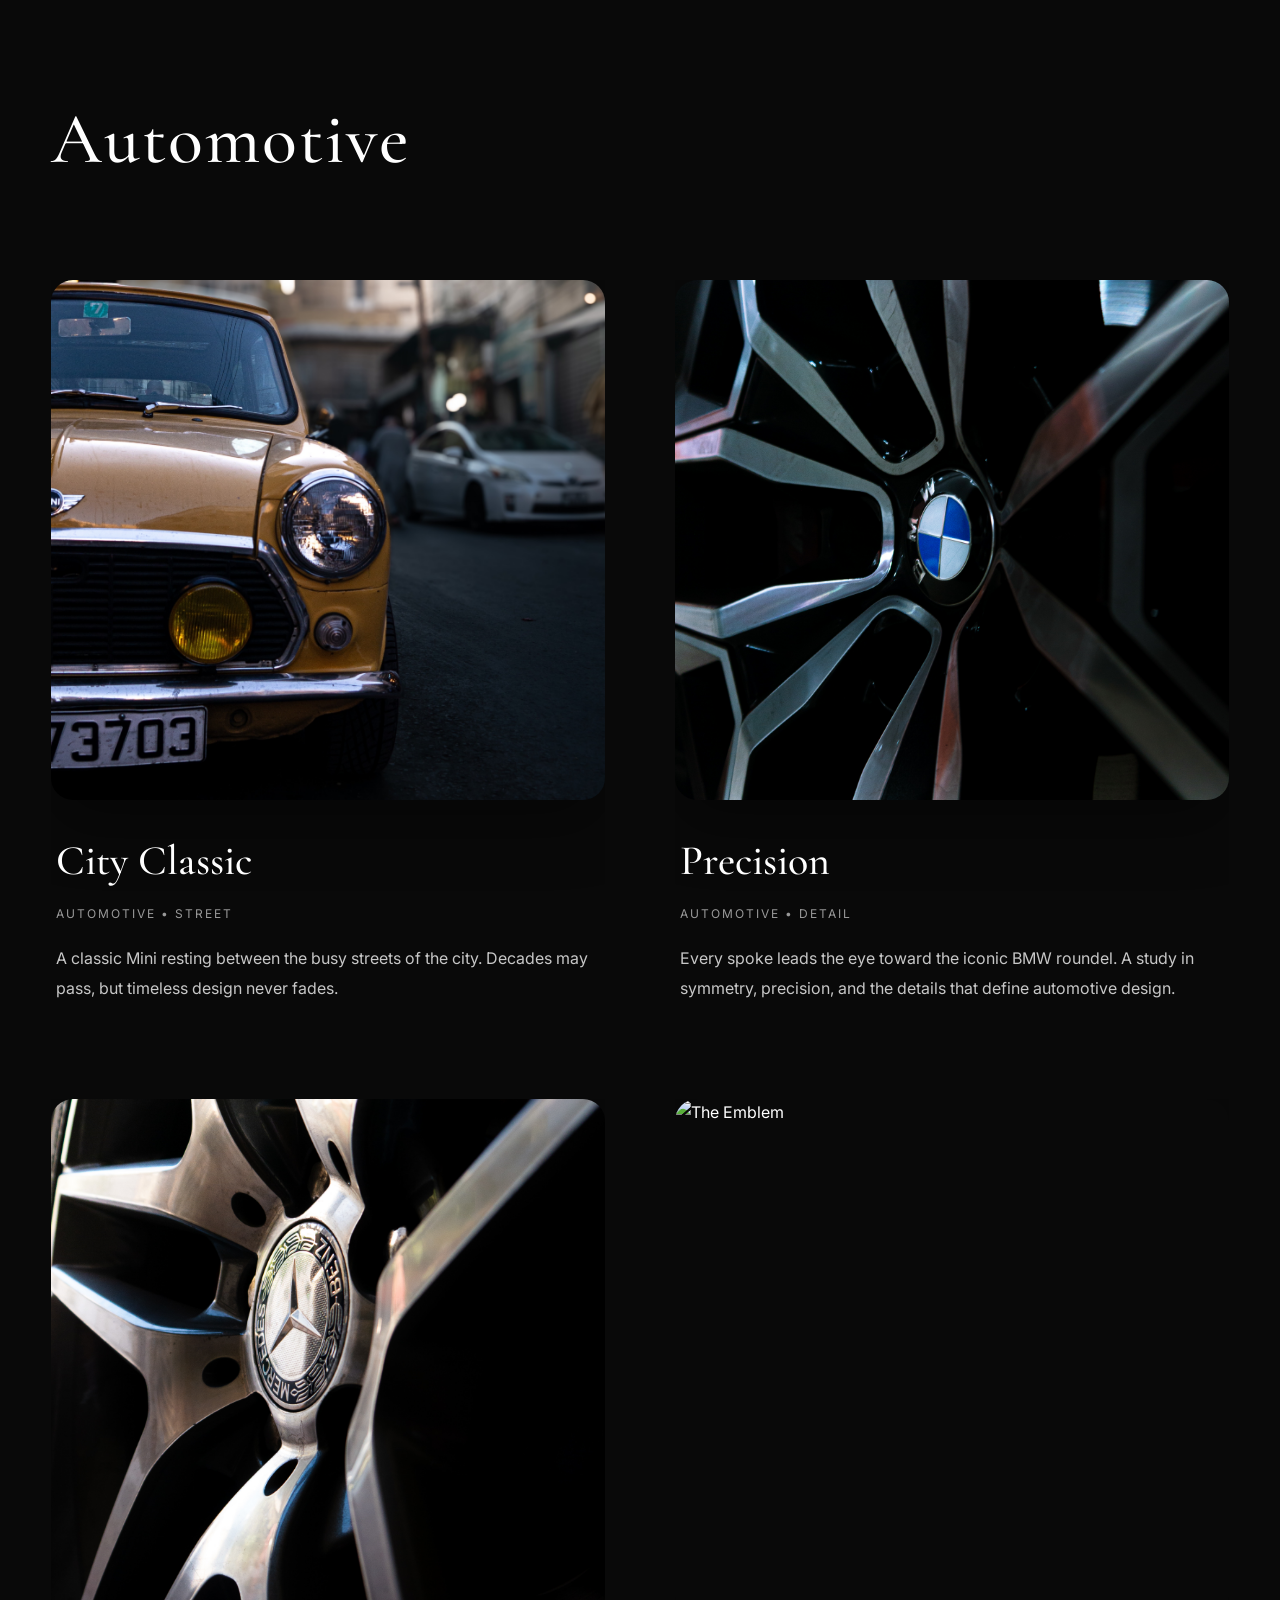
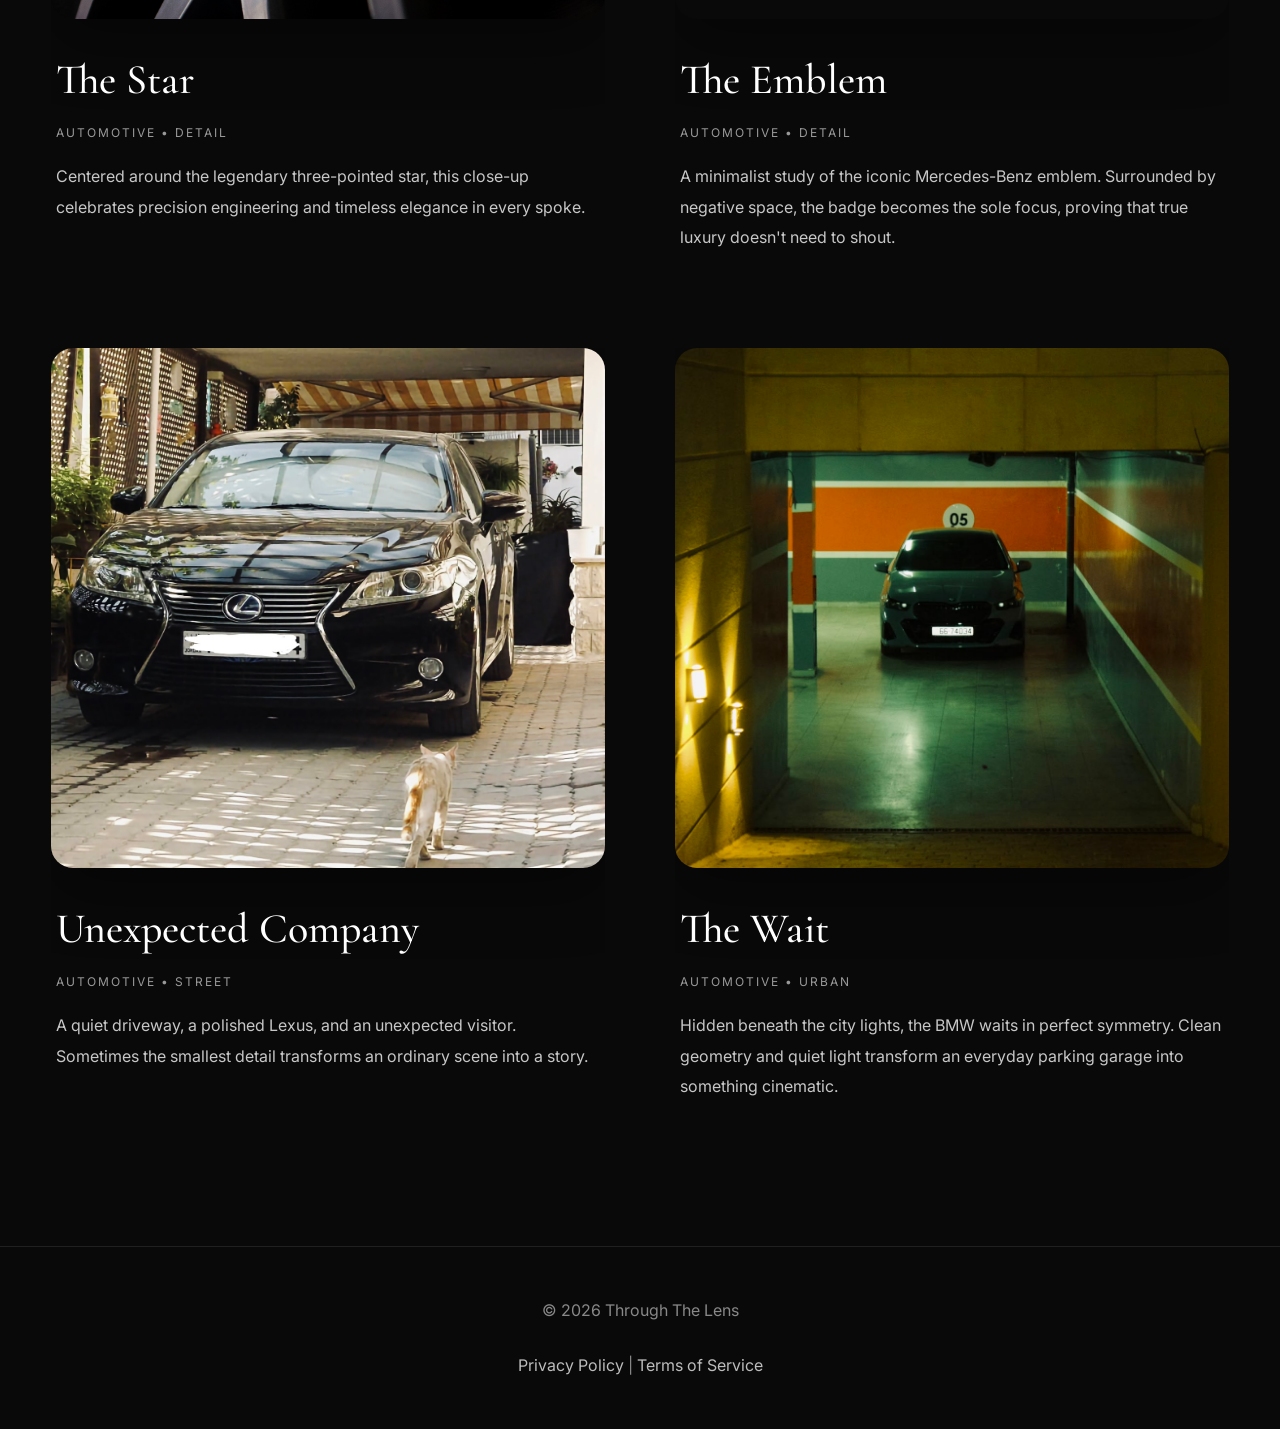
==== commit e5a7ce14: "Update gallery.html" ====
--- a/gallery.html
+++ b/gallery.html
@@ -226,7 +226,8 @@
 
 <br>
 
-<a href="privacy.html">Privacy Policy</a>
+<a href="privacy.html">Privacy Policy</a> |
+<a href="terms.html">Terms of Service</a>
 
 </footer>
 
